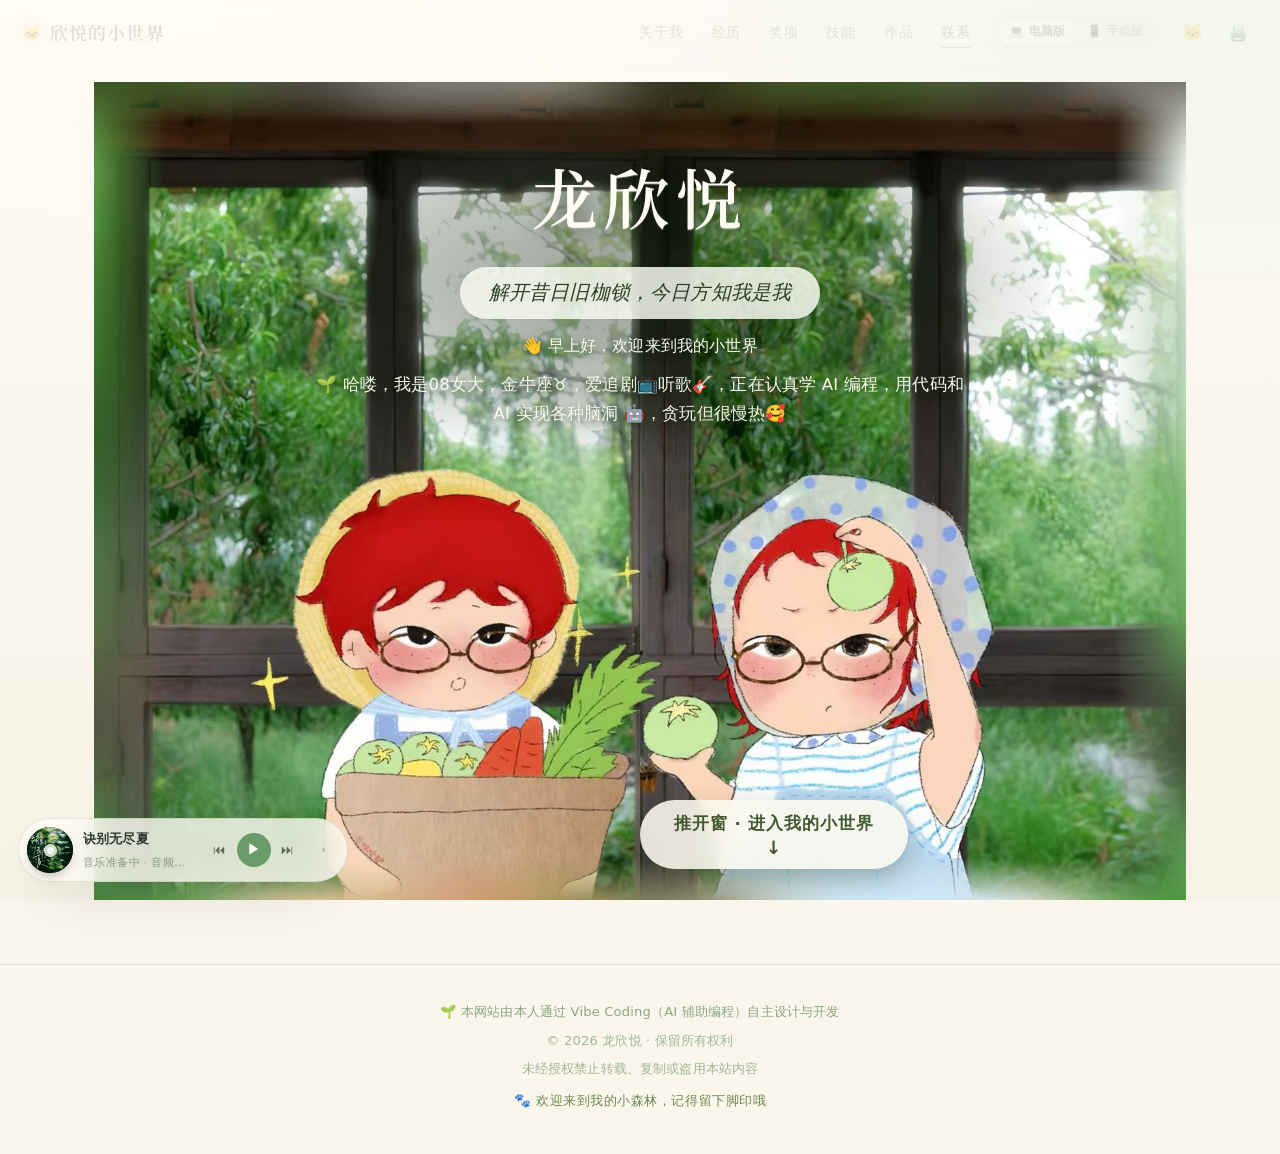
==== index.html @ 1b1872b0 "阶段二：森林加载页 / 迷你黑胶播放器 / 勿扰模式深化 / 访客计数 / 树叶墙留言板" ====
<!DOCTYPE html>
<html lang="zh-CN">
<head>
  <meta charset="UTF-8">
  <meta name="viewport" content="width=device-width, initial-scale=1.0, viewport-fit=cover, user-scalable=yes, maximum-scale=1.5">
  <title>龙欣悦 · 自然生长面试简历</title>
  <link rel="preconnect" href="https://fonts.googleapis.com">
  <link rel="preconnect" href="https://fonts.gstatic.com" crossorigin>
  <link href="https://fonts.googleapis.com/css2?family=Cormorant+Garamond:ital,wght@0,400;0,500;0,600;1,400&family=Noto+Serif+SC:wght@400;500;600;700&family=Quicksand:wght@400;500;600&display=swap" rel="stylesheet">
  <link rel="stylesheet" href="https://cdnjs.cloudflare.com/ajax/libs/font-awesome/6.0.0-beta3/css/all.min.css">
  <link rel="icon" href="data:image/svg+xml,%3Csvg xmlns='http://www.w3.org/2000/svg' viewBox='0 0 100 100'%3E%3Ctext y='.9em' font-size='90'%3E🌿%3C/text%3E%3C/svg%3E">
  <meta name="description" content="龙欣悦 · 自然生长的个人面试简历。08女大，热爱 AI 与创作，记录足迹、作品与成长。">
  <meta name="keywords" content="龙欣悦,个人简历,面试,作品集,AI,学生">
  <meta name="theme-color" content="#7a9f5a">
  <meta property="og:title" content="龙欣悦 · 自然生长面试简历">
  <meta property="og:description" content="记录足迹、作品与成长的个人简历。">
  <meta property="og:type" content="website">
  <style>
    * { margin:0; padding:0; box-sizing:border-box; }
    :root {
      --bg:#f8faf5; --surface:rgba(255,255,250,0.65); --text:#2e3c28; --text-secondary:#5b734b;
      --primary:#7a9f5a; --primary-light:#d4e3c5; --border:rgba(150,180,120,0.22);
      --shadow:0 25px 45px rgba(70,90,50,0.08); --radius:2.5rem; --nav-height:4rem;
      --accent:#e6b422; --track:#e3ead9;
    }
    body.dark {
      --bg:#1e2618; --surface:rgba(30,38,24,0.72); --text:#e6edde; --text-secondary:#b6c6a6;
      --primary:#9fbf8a; --primary-light:#3a4d2c; --border:rgba(180,200,140,0.25);
      --accent:#d4b87a; --track:rgba(230,237,222,0.16);
    }
    body {
      background-color:var(--bg); font-family:'Quicksand','PingFang SC','Microsoft YaHei',sans-serif;
      color:var(--text); line-height:1.7; scroll-behavior:smooth;
      background-image:url('https://images.unsplash.com/photo-1506905925346-21bda4d32df4?q=80&w=2070&auto=format&fit=crop');
      background-size:cover; background-attachment:fixed; background-position:center;
      position:relative; padding-top:var(--nav-height); transition:background-color 0.35s,color 0.35s;
      overflow-x:hidden;
    }
    body::before { content:""; position:fixed; top:0;left:0;right:0;bottom:0; background:rgba(248,252,242,0.82); backdrop-filter:blur(12px); z-index:-1; }
    body.dark::before { background:rgba(24,30,18,0.82); }
    body.dark .hero-motto { background:rgba(40,55,30,0.55); color:#e6edde; }
    @media(prefers-reduced-motion:reduce){*{animation-duration:0s!important;transition-duration:0s!important;}}
    h1,h2,h3 { font-family:'Cormorant Garamond','Noto Serif SC',serif; font-weight:500; }
    .container { max-width:1100px; margin:0 auto; padding:1rem 1.5rem 2rem; }
    .navbar { position:fixed; top:0;left:0;right:0; height:var(--nav-height); background:var(--surface); backdrop-filter:blur(18px); border-bottom:1px solid var(--border); display:flex; align-items:center; justify-content:space-between; padding:0 1.8rem; z-index:100; }
    .nav-brand { font-family:'Cormorant Garamond',serif; font-size:1.4rem; font-weight:600; color:var(--text); }
    .nav-links { display:flex; gap:0.3rem; flex-wrap:wrap; }
    .nav-links a { background:transparent; border:none; color:var(--text-secondary); font-size:0.85rem; padding:0.4rem 0.9rem; border-radius:2rem; cursor:pointer; text-decoration:none; font-weight:500; transition:0.3s; }
    .nav-links a:hover { background:var(--primary-light); color:var(--text); }
    .nav-actions { display:flex; gap:0.5rem; }
    .icon-btn { width:2.4rem; height:2.4rem; border-radius:50%; border:1px solid var(--border); background:var(--surface); cursor:pointer; display:flex; align-items:center; justify-content:center; font-size:1rem; color:var(--text-secondary); transition:0.3s; }
    .icon-btn:hover { background:var(--primary-light); }

    @keyframes softBreath { 0%{text-shadow:0 0 20px rgba(110,145,95,0.15);} 50%{text-shadow:0 0 35px rgba(130,170,110,0.35);} 100%{text-shadow:0 0 20px rgba(110,145,95,0.15);} }
    @keyframes floatGentle { 0%{transform:translateY(0);} 50%{transform:translateY(-6px);} 100%{transform:translateY(0);} }
    @keyframes leafFall { 0%{opacity:1; transform:translateY(0) rotate(0deg);} 100%{opacity:0; transform:translateY(180px) rotate(180deg);} }

    .hero-fullscreen { display:flex; flex-direction:column; justify-content:center; align-items:center; min-height:90vh; text-align:center; animation:softBreath 6s infinite ease-in-out; }
    .hero-title { font-size:5.5rem; font-weight:500; color:var(--text); letter-spacing:5px; animation:floatGentle 4s infinite ease-in-out; }
    .hero-motto { font-size:1.5rem; font-style:italic; color:var(--text-secondary); margin-bottom:1.8rem; background:rgba(245,250,235,0.75); padding:0.5rem 2.5rem; border-radius:3rem; display:inline-block; }
    .explore-btn { background:rgba(210,230,190,0.75); backdrop-filter:blur(12px); border:1px solid var(--primary); padding:1rem 3.2rem; border-radius:4rem; font-size:1.2rem; font-weight:600; color:#1e3514; cursor:pointer; transition:all 0.4s; box-shadow:0 12px 28px rgba(90,120,60,0.25); letter-spacing:2px; margin-top:1rem; display:inline-flex; align-items:center; gap:0.6rem; }
    .explore-btn:hover { background:#c8e0b0; transform:translateY(-3px); }

    .detail-section { display:none; } .detail-section.active { display:block; animation:fadeInUp 0.8s ease forwards; }
    @keyframes fadeInUp { from{opacity:0;transform:translateY(30px);} to{opacity:1;transform:translateY(0);} }
    .card { background:var(--surface); backdrop-filter:blur(20px); border-radius:var(--radius); padding:2.2rem; margin-bottom:2rem; box-shadow:var(--shadow); border:1px solid var(--border); transition:0.4s; }
    .card:hover { box-shadow:0 30px 50px rgba(70,100,50,0.15); }
    h2 { font-size:2.1rem; color:var(--text); margin-bottom:1.4rem; display:flex; align-items:center; gap:0.6rem; border-left:5px solid var(--primary); padding-left:1.8rem; }
    .btn-soft { background:rgba(220,240,200,0.75); border:1px solid #b6d4a0; padding:0.7rem 2rem; border-radius:3rem; font-weight:500; cursor:pointer; color:#1f3317; box-shadow:0 8px 18px rgba(100,130,70,0.2); display:inline-flex; align-items:center; gap:0.5rem; transition:0.3s; text-decoration:none; }
    .btn-soft:hover { background:#c8e0b0; }
    .image-placeholder { background:#eaf2e2; border-radius:1.8rem; overflow:hidden; box-shadow:0 10px 20px rgba(80,100,50,0.15); }
    .image-placeholder img { width:100%; height:100%; object-fit:cover; display:block; }
    .city-row { display:flex; align-items:center; gap:1rem; background:rgba(245,250,240,0.7); border-radius:1.5rem; padding:0.7rem 1.2rem; cursor:pointer; transition:0.25s; margin-bottom:0.6rem; border:1px solid transparent; }
    .city-row:hover { background:#e0efcf; border-color:#b1cf8b; transform:translateX(4px); }
    .city-row img { width:55px; height:55px; border-radius:1rem; object-fit:cover; }
    .scroll-gallery { display:flex; gap:1rem; overflow-x:auto; padding:0.5rem 0; }
    .gallery-img { height:150px; border-radius:1.5rem; box-shadow:0 6px 15px rgba(70,90,40,0.2); flex-shrink:0; }
    .game-container { background:#e9f3df; border-radius:2rem; padding:1.5rem; display:flex; flex-direction:column; align-items:center; }

    canvas { border-radius:1.2rem; box-shadow:0 12px 25px rgba(70,90,40,0.25); max-width:100%; }
    .msg-input { flex:1 1 150px; padding:0.8rem 1.4rem; border-radius:2.5rem; border:1px solid #c2d9ad; background:#fefefb; font-family:'Quicksand',sans-serif; }

    .city-modal-overlay { display:none; position:fixed; top:0;left:0;width:100%;height:100%; background:rgba(30,40,20,0.55); backdrop-filter:blur(10px); z-index:1000; justify-content:center; align-items:center; }
    .city-modal-overlay.active { display:flex; }
    .city-modal-box { background:#f6fbf0; border-radius:2.5rem; padding:2.2rem 2rem 1.8rem; max-width:620px; width:90%; max-height:85vh; overflow-y:auto; position:relative; border:3px solid #b1cf8b; box-shadow:0 0 30px rgba(120,160,80,0.35),0 20px 50px rgba(50,70,30,0.25); }
    .city-modal-close { position:absolute; top:1rem; right:1.5rem; font-size:1.6rem; cursor:pointer; color:#5b734b; background:rgba(220,235,200,0.6); border-radius:50%; width:38px; height:38px; display:flex; align-items:center; justify-content:center; }
    .city-modal-title { font-size:1.8rem; color:#314829; margin-bottom:0.3rem; text-align:center; }
    .city-modal-gallery { display:grid; grid-template-columns:repeat(auto-fill,minmax(120px,1fr)); gap:0.8rem; padding:0.5rem 0 1rem; }
    .city-modal-gallery img { width:100%; height:130px; object-fit:cover; border-radius:1.2rem; box-shadow:0 8px 20px rgba(70,90,40,0.2); border:2px solid rgba(160,190,120,0.4); }
    /* 城市弹窗动画 */
    @keyframes modalIn { 0%{opacity:0;transform:translateY(28px) scale(0.94);} 100%{opacity:1;transform:translateY(0) scale(1);} }
    .city-modal-box.modal-in { animation:modalIn 0.5s cubic-bezier(0.2,0.9,0.4,1) both; }
    @keyframes fadeUp { 0%{opacity:0;transform:translateY(14px);} 100%{opacity:1;transform:translateY(0);} }
    .city-modal-desc { font-size:1rem; color:#5b734b; font-style:italic; margin:0.4rem 0 1.1rem; line-height:1.75; animation:fadeUp 0.6s ease both; animation-delay:0.12s; }
    .city-modal-gallery img { animation:fadeUp 0.5s ease both; }
    .city-modal-gallery img:nth-child(1){animation-delay:0.18s}
    .city-modal-gallery img:nth-child(2){animation-delay:0.26s}
    .city-modal-gallery img:nth-child(3){animation-delay:0.34s}
    .city-modal-gallery img:nth-child(4){animation-delay:0.42s}
    .city-modal-gallery img:nth-child(5){animation-delay:0.5s}
    .city-modal-gallery img:nth-child(6){animation-delay:0.58s}
    /* 技能卡 */
    .skill-cell { background:rgba(235,245,220,0.7); border-radius:1.2rem; padding:0.9rem 1.1rem; transition:transform 0.25s, box-shadow 0.25s; }
    .skill-cell:hover { transform:translateY(-3px); box-shadow:0 10px 22px rgba(90,120,50,0.2); }

    .plant-card { text-align:center; cursor:pointer; transition:0.3s; background:rgba(235,245,220,0.8); }
    .plant-card:hover { background:#d6e9c0; transform:scale(1.02); }
    .plant-card .plant-icon { font-size:3.5rem; margin-bottom:0.5rem; }
    .plant-card .plant-count { font-size:1.5rem; font-weight:700; color:#2b4122; }

    .back-top { position:fixed; bottom:2rem; right:2rem; background:#c0dba3; border-radius:3rem; min-width:46px; height:46px; padding:0 1.05rem; display:flex; align-items:center; justify-content:center; gap:.4rem; cursor:pointer; box-shadow:0 8px 20px rgba(80,110,50,0.3); z-index:98; border:none; font-size:1.05rem; font-weight:600; color:#1f3317; transition:transform .25s, background .25s; }
    .back-top:hover { background:#b2d494; transform:translateY(-2px); }
    .back-top .bt-txt { font-size:.85rem; font-weight:600; }


    .song-cover-img { width:100%; aspect-ratio:1/1; object-fit:cover; border-radius:1.5rem; box-shadow:0 8px 18px rgba(80,110,50,0.2); border:2px solid rgba(150,180,120,0.35); transition:0.3s; }
    .song-cover-img:hover { border-color:#9fbf8a; transform:translateY(-3px); box-shadow:0 12px 25px rgba(80,110,50,0.3); }
    .song-grid { display:grid; grid-template-columns:repeat(auto-fill,minmax(150px,1fr)); gap:1.5rem; margin-top:1.2rem; }
    .song-item { text-align:center; }
    .song-title { font-weight:600; color:#3a5431; font-size:1rem; margin-top:0.4rem; }

    @media(max-width:700px){ .hero-title{font-size:3.2rem;} }
    @media print{
      body{background:#fff;padding-top:0;color:#000;}
      body::before{display:none;}
      .navbar,.back-top,.plant-card,.game-container,.city-modal-overlay,.nav-toggle,.time-greeting,.qr-box,.local-note,.btn-soft,.explore-btn{display:none!important;}
      .detail-section{display:block!important;}
      .hero-fullscreen{display:none;}
      .card{box-shadow:none;border:1px solid #ccc;break-inside:avoid;background:#fff;page-break-inside:avoid;}
      .container{max-width:100%;}
    }
    /* ---------- 通用灯箱（桌面 / 手机） ---------- */
    .m-lightbox { display: block; position: fixed; inset: 0; z-index: 150;
      background: rgba(18,26,12,.86); backdrop-filter: blur(8px);
      visibility: hidden; opacity: 0; pointer-events: none; transition: opacity .26s ease, visibility .26s; }
    .m-lightbox.open { visibility: visible; opacity: 1; pointer-events: auto; }
    .m-lightbox img { position: absolute; left: 50%; top: 50%; transform: translate(-50%,-50%) scale(.96);
      max-width: 92vw; max-height: 82vh; border-radius: 1rem; box-shadow: 0 24px 60px rgba(0,0,0,.5);
      background: #fff; transition: transform .3s cubic-bezier(.22,1,.36,1); }
    .m-lightbox.open img { transform: translate(-50%,-50%) scale(1); }
    .m-lightbox .ml-cap { position: absolute; left: 0; right: 0; bottom: 2.2rem; text-align: center;
      color: #eef6e2; font-size: .85rem; padding: 0 1.4rem; }
    .m-lightbox .ml-close { position: absolute; top: 1rem; right: 1rem; width: 44px; height: 44px;
      border-radius: 50%; border: 1px solid rgba(255,255,255,.3); background: rgba(255,255,255,.14);
      color: #fff; font-size: 1.1rem; cursor: pointer; }
    /* 阅读进度条 */
    #readProgress { position:fixed; top:var(--nav-height); left:0; height:3px; width:0%; background:linear-gradient(90deg,var(--primary),var(--accent)); z-index:101; transition:width 0.1s; }
    /* 时段问候 */
    .time-greeting { font-size:1.1rem; color:var(--text-secondary); margin-bottom:0.6rem; }
    /* 汉堡菜单 */
    .nav-toggle { display:none; background:transparent; border:none; font-size:1.4rem; cursor:pointer; color:var(--text-secondary); }
    @media(max-width:830px){ .nav-toggle{ display:block; } .nav-links{ display:none; position:absolute; top:var(--nav-height); left:0; right:0; flex-direction:column; gap:0.2rem; background:var(--surface); backdrop-filter:blur(18px); padding:1rem; border-bottom:1px solid var(--border); } .nav-links.open{ display:flex; } }
    /* 微信/二维码 */
    .qr-box { width:140px; height:140px; border-radius:1rem; background:#fff; display:flex; align-items:center; justify-content:center; border:1px solid rgba(150,180,120,0.35); box-shadow:0 6px 16px rgba(0,0,0,0.08); overflow:hidden; }
    .local-note { font-size:0.82rem; color:var(--text-secondary); font-style:italic; margin-top:0.8rem; }

    /* ===== 桌面大屏视觉优化（≥1100px） ===== */
    @media(min-width:1100px){
      .container{ max-width:1180px; padding:1.5rem 2.5rem 3rem; }
      .hero-title{ font-size:6.4rem; letter-spacing:8px; }
      .hero-motto{ font-size:1.7rem; padding:0.6rem 3rem; }
      .hero-fullscreen p[style]{ font-size:1.35rem; max-width:640px; margin-left:auto; margin-right:auto; line-height:1.85; }
      .card{ padding:3rem; margin-bottom:2.6rem; border-radius:2.8rem; }
      .card h2{ font-size:2.4rem; margin-bottom:1.8rem; padding-left:2rem; }
      #aboutFootprint > div{ align-items:flex-start; }
      #aboutFootprint .image-placeholder{ width:240px; height:240px; border-radius:2rem; border:4px solid #fff; box-shadow:0 16px 35px rgba(80,100,50,0.22); }
      .city-row{ padding:0.95rem 1.5rem; }
      #contact .qr-box{ width:130px; height:130px; font-size:0.8rem; }
      .project-card{ border:1px solid var(--border); box-shadow:0 14px 32px rgba(70,100,50,0.1); transition:transform .35s,box-shadow .35s; }
      .project-card:hover{ transform:translateY(-4px); box-shadow:0 22px 44px rgba(70,100,50,0.16); }
      .project-card img{ border:3px solid #fff; border-radius:1.6rem; }
      #skillsSection > div[style]{ gap:1.6rem 2.6rem; }
    }
    /* ===== 双版本查看切换：电脑版 / 手机版（右上角按钮） ===== */
    .view-pill{ display:inline-flex; align-items:center; gap:2px; background:var(--surface); border:1px solid var(--border); border-radius:2.2rem; padding:3px; margin-right:0.35rem; box-shadow:0 4px 12px rgba(70,90,50,0.08); }
    .view-btn{ display:inline-flex; align-items:center; gap:0.35rem; border:none; background:transparent; color:var(--text-secondary); font-family:inherit; font-size:0.8rem; font-weight:600; line-height:1; padding:0.5rem 0.85rem; border-radius:2rem; cursor:pointer; transition:0.25s; white-space:nowrap; }
    .view-btn:hover{ background:var(--primary-light); color:var(--text); }
    .view-btn.active{ background:linear-gradient(135deg,#7a9f5a,#98b97a); color:#fff; box-shadow:0 4px 10px rgba(122,159,90,0.35); }
    @media(max-width:700px){ .view-btn{ padding:0.45rem 0.55rem; } .view-btn span{ display:none; } .view-pill{ margin-right:0.2rem; } }

    /* 手机版查看：无论屏幕多宽，都按手机布局渲染（窄栏 + 汉堡菜单） */
    html.view-phone body{ background-attachment:scroll; }
    html.view-phone .container{ max-width:440px; padding:0.8rem 0.75rem 2rem; }
    html.view-phone .navbar{ padding:0 0.7rem; }
    html.view-phone .card{ padding:1.45rem 1.1rem; border-radius:1.9rem; margin-bottom:1.5rem; }
    html.view-phone .card h2{ font-size:1.5rem; padding-left:1rem; margin-bottom:1rem; }
    html.view-phone .hero-fullscreen{ min-height:86vh; }
    html.view-phone .hero-title{ font-size:3.4rem; letter-spacing:4px; }
    html.view-phone .hero-motto{ font-size:1.12rem; padding:0.45rem 1.5rem; margin-bottom:1.3rem; }
    html.view-phone .explore-btn{ padding:0.9rem 2.2rem; font-size:1.06rem; }
    html.view-phone .nav-toggle{ display:block; }
    html.view-phone .nav-links{ display:none; position:absolute; top:var(--nav-height); left:0; right:0; flex-direction:column; gap:0.15rem; background:var(--surface); backdrop-filter:blur(18px); padding:0.7rem 1rem; border-bottom:1px solid var(--border); }
    html.view-phone .nav-links.open{ display:flex; }
    html.view-phone .city-modal-box{ max-width:100%; padding:1.6rem 1.1rem 1.3rem; }
    html.view-phone #aboutFootprint > div[style]{ gap:1.2rem; }
    html.view-phone .song-grid{ grid-template-columns:repeat(auto-fill,minmax(115px,1fr)); gap:1.1rem; }
    html.view-phone .game-container{ padding:1rem; }
    html.view-phone .back-top{ bottom:1.2rem; right:1.1rem; width:42px; height:42px; }

    /* ===== 手机版「一张一张翻」分屏模式（点下一张才进下一屏） ===== */
    html.view-phone.phone-pager .hero-fullscreen{ display:none; }
    html.view-phone.phone-pager .detail-section.active .card{ display:none; }
    html.view-phone.phone-pager .detail-section.active .card.phone-page{ display:block; animation:fadeInUp 0.45s ease forwards; }
    html.view-phone.phone-pager .back-top{ display:none; }
    html.view-phone.phone-pager .container{ padding-bottom:7rem; }
    #phonePager{ position:fixed; left:50%; bottom:10px; transform:translateX(-50%); width:min(calc(100% - 24px),440px); z-index:220; display:flex; align-items:center; justify-content:space-between; gap:0.5rem; background:var(--surface); backdrop-filter:blur(18px); border:1px solid var(--border); border-radius:2.4rem; padding:0.5rem 0.6rem; box-shadow:0 14px 30px rgba(60,80,40,0.25); }
    #phonePager button{ border:none; cursor:pointer; font-family:inherit; font-weight:600; border-radius:2rem; padding:0.6rem 1.1rem; font-size:0.9rem; transition:0.25s; white-space:nowrap; }
    #pagerPrev{ background:transparent; color:var(--text-secondary); border:1px solid var(--border); }
    #pagerPrev:disabled{ opacity:0.35; cursor:default; }
    #pagerNext{ background:linear-gradient(135deg,#7a9f5a,#98b97a); color:#fff; box-shadow:0 6px 14px rgba(122,159,90,0.35); }
    #pagerNext:disabled{ opacity:0.45; cursor:default; box-shadow:none; }
    #pagerInfo{ font-size:0.76rem; color:var(--text-secondary); text-align:center; line-height:1.35; }
    #pagerInfo strong{ color:var(--text); font-weight:600; }
    @media print{ #phonePager{ display:none; } html.view-phone.phone-pager .detail-section .card{ display:block!important; } html.view-phone.phone-pager .hero-fullscreen{ display:flex; } }

    /* 手机版：保留窄栏，宽屏预览时两侧加绿色系柔光装饰（真机上不显示，不影响阅读） */
    @media(min-width:900px){
      html.view-phone body::after{ content:""; position:fixed; inset:0; z-index:-1; pointer-events:none;
        background:
          radial-gradient(560px 480px at 6% 26%, rgba(150,195,105,0.22), transparent 64%),
          radial-gradient(720px 540px at 96% 20%, rgba(205,228,168,0.32), transparent 64%),
          radial-gradient(540px 580px at 93% 84%, rgba(170,210,130,0.22), transparent 62%),
          radial-gradient(480px 420px at 4% 78%, rgba(190,215,150,0.18), transparent 60%);
      }
    }
    /* 手机版：压小每屏下方的空白 */
    html.view-phone.phone-pager .container{ padding-bottom:4.6rem; }
    /* 技能与爱好：项目卡片自动横向翻滚（无缝跑马灯，支持手动拖拽/按钮翻页） */
    .skill-marquee-wrap{ position:relative; margin-top:2rem; }
    .skill-marquee{ overflow:hidden; position:relative;
      -webkit-mask-image:linear-gradient(90deg,transparent,#000 6%,#000 94%,transparent);
      mask-image:linear-gradient(90deg,transparent,#000 6%,#000 94%,transparent);
    }
    .skill-marquee-track{ display:flex; gap:1.2rem; width:max-content; padding:0.4rem 0.2rem 1rem; will-change:transform; cursor:grab; touch-action:pan-y; }
    .skill-marquee-track.dragging{ cursor:grabbing; }
    .skill-marquee-track .project-card{ user-select:none; -webkit-user-select:none; }
    .skill-marquee-track.is-animating{ transition:transform .45s cubic-bezier(.22,.61,.36,1); }
    .sm-btn{ position:absolute; top:46%; transform:translateY(-50%); width:40px; height:40px; border:none; border-radius:50%; background:rgba(255,255,255,.88); color:#4a6b2f; font-size:1.5rem; line-height:1; cursor:pointer; box-shadow:0 4px 12px rgba(0,0,0,.18); display:flex; align-items:center; justify-content:center; z-index:5; transition:background .2s, transform .15s; }
    .sm-btn:hover{ background:#fff; }
    .sm-btn:active{ transform:translateY(-50%) scale(.9); }
    .sm-prev{ left:6px; }
    .sm-next{ right:6px; }
    @media (prefers-reduced-motion:reduce){ .skill-marquee-track.is-animating{ transition:none; } }

    /* ================= 首屏封面：木窗版 A / 森林版 B ================= */
    #homeScreen.cover-stage{ position:relative; display:block; height:100vh; min-height:100vh; padding:0; overflow:hidden; text-align:left; animation:none; }
    .cover{ position:absolute; inset:0; overflow:hidden; }
    #coverA{ z-index:1; }
    #coverB{ z-index:2; visibility:hidden; opacity:0; pointer-events:none; transition:opacity .45s ease; }
    .cover-stage.state-b #coverB{ visibility:visible; opacity:1; pointer-events:auto; }
    .cover-stage.state-b #coverA{ visibility:hidden; }
    .cover-zoom{ position:absolute; inset:0; z-index:2; transform-origin:50% 50%; }
    .cover-fill{ position:absolute; inset:-8%; background-repeat:no-repeat; background-size:cover; background-position:center;
      filter:blur(44px) saturate(1.18) brightness(1.03); transform:scale(1.14); }
    .cover-photo{ position:absolute; background-repeat:no-repeat; background-size:100% 100%; }
    .ripple-canvas{ position:absolute; inset:0; width:100%; height:100%; pointer-events:none; }
    .cover-stage.no-webgl .ripple-canvas{ display:none; }

    /* ---------- 封面A 文字 ---------- */
    .cover-a-text{ position:absolute; left:0; right:0; top:6.5%; z-index:6; display:flex; flex-direction:column; align-items:center;
      gap:.7rem; text-align:center; padding:0 1.2rem; transition:opacity .35s ease, transform .45s ease; }
    .cover-a-text::before{ content:''; position:absolute; left:50%; top:-26px; transform:translateX(-50%);
      width:min(820px,94vw); height:calc(100% + 56px); border-radius:50%; z-index:-1;
      background:radial-gradient(ellipse at center, rgba(24,38,16,.46) 0%, rgba(24,38,16,.24) 48%, rgba(24,38,16,0) 74%); }
    .cover-a-text .hero-title{ font-size:4.1rem; letter-spacing:6px; margin:0; color:#fffdf3; animation:none;
      text-shadow:0 4px 20px rgba(18,30,10,.6), 0 1px 0 rgba(255,255,255,.35); }
    .cover-a-text .hero-motto{ font-size:1.24rem; padding:.48rem 1.8rem; margin:0; font-style:italic; color:#2c3f21;
      background:rgba(250,252,242,.84); border-radius:3rem; }
    .cover-a-text .time-greeting{ margin:0; font-size:1rem; color:#f7fcec; text-shadow:0 2px 10px rgba(18,30,10,.65); }
    .cover-a-welcome{ margin:0; max-width:660px; font-size:1.04rem; line-height:1.7; color:#f5fbe9;
      text-shadow:0 2px 10px rgba(18,30,10,.65); }

    /* ---------- 封面A 入口提示 ---------- */
    .cover-hint{ position:absolute; left:50%; bottom:3.8%; z-index:6; display:inline-flex; flex-direction:column; align-items:center; gap:.3rem;
      border:none; cursor:pointer; background:rgba(252,250,240,.88); color:#43592f; padding:.8rem 2.1rem .7rem; border-radius:3rem;
      font-size:1.04rem; font-weight:600; letter-spacing:1px; font-family:inherit; box-shadow:0 10px 26px rgba(40,60,25,.3);
      backdrop-filter:blur(8px); animation:hintBreath 3.4s ease-in-out infinite; transition:opacity .3s ease, background .3s ease; }
    .cover-hint:hover{ background:#fff; }
    .cover-hint .hint-arrow{ font-size:1.15rem; line-height:1; }
    @keyframes hintBreath{ 0%,100%{ opacity:.7; transform:translateX(-50%) translateY(0); } 50%{ opacity:1; transform:translateX(-50%) translateY(-6px); } }

    /* ---------- 封面B 元素 ---------- */
    .cover-b-title{ position:absolute; left:50%; top:4.6%; transform:translateX(-50%); z-index:6; margin:0; padding:.5rem 1.7rem;
      border-radius:3rem; background:rgba(255,253,246,.74); color:#3f5c33; font-size:1.02rem; font-weight:600; letter-spacing:1px;
      backdrop-filter:blur(8px); box-shadow:0 8px 22px rgba(90,120,80,.18); }
    .cover-b-hint2{ position:absolute; left:50%; bottom:3%; transform:translateX(-50%); z-index:6; font-size:.82rem; letter-spacing:1px;
      color:#f4fae9; text-shadow:0 2px 9px rgba(40,60,30,.55); opacity:.9; }
    .back-cover{ position:absolute; left:1.5%; top:4.6%; z-index:7; display:flex; align-items:center; gap:.45rem; border:none; cursor:pointer;
      background:rgba(255,253,246,.82); color:#3f5c33; padding:.5rem .95rem; border-radius:2.2rem; font-size:.98rem; font-family:inherit;
      box-shadow:0 8px 20px rgba(90,120,80,.2); backdrop-filter:blur(8px); }
    .back-cover .bc-icon{ font-size:1.2rem; }
    .back-cover .bc-bubble{ max-width:0; overflow:hidden; white-space:nowrap; opacity:0; transition:max-width .35s ease, opacity .3s ease; }
    .back-cover:hover .bc-bubble{ max-width:130px; opacity:1; }
    .hotspot-layer{ position:absolute; inset:0; z-index:8; }
    .hotspot{ position:absolute; border-radius:50%; cursor:pointer; -webkit-tap-highlight-color:transparent; }
    .hs-ring{ position:absolute; inset:0; border-radius:50%; pointer-events:none; border:2px solid rgba(255,255,255,.92);
      background:radial-gradient(circle, rgba(255,255,255,.14) 0%, rgba(246,252,230,.08) 54%, rgba(255,255,255,0) 78%);
      transition:transform .3s cubic-bezier(.34,1.45,.64,1), filter .3s ease; }
    .hs-ring::after{ content:''; position:absolute; inset:-2px; border-radius:50%; pointer-events:none;
      box-shadow:0 0 0 3px rgba(122,164,92,.18), 0 0 24px rgba(108,156,78,.6), 0 4px 16px rgba(70,110,50,.22), inset 0 0 22px rgba(255,255,255,.55);
      animation:hsBreath 3.8s ease-in-out infinite; }
    .hotspot:hover .hs-ring{ transform:translateY(-5px) scale(1.14); filter:brightness(1.16); }
    @keyframes hsBreath{ 0%,100%{ opacity:.74; transform:scale(.96); } 50%{ opacity:1; transform:scale(1.05); } }
    .hs-bubble{ position:absolute; left:50%; bottom:calc(100% + 4px); transform:translate(-50%,8px); white-space:nowrap; opacity:0;
      background:rgba(255,252,244,.95); color:#3d5a2f; font-size:.85rem; font-weight:600; padding:.34rem .95rem; border-radius:2rem;
      box-shadow:0 6px 18px rgba(70,95,60,.24); transition:opacity .25s ease, transform .32s cubic-bezier(.34,1.56,.64,1); pointer-events:none; }
    .hotspot:hover .hs-bubble{ opacity:1; transform:translate(-50%,0); }
    .hs-tag{ position:absolute; left:50%; top:calc(100% + 6px); transform:translateX(-50%); white-space:nowrap; opacity:0; font-size:.74rem;
      color:#3f5c33; background:rgba(255,253,246,.88); padding:.12rem .5rem; border-radius:1rem; pointer-events:none; }
    @media (hover:none),(max-width:1100px){ .hs-tag{ opacity:1; } }

    /* ---------- ?calibrate=1 校准模式：虚线圆环 + 动物名 + 坐标% ---------- */
    .hotspot.is-calibrate .hs-ring{
      border:2px dashed rgba(255,80,80,.95);
      background:radial-gradient(circle, rgba(255,80,80,.10) 0%, rgba(255,80,80,.05) 54%, rgba(255,80,80,0) 78%);
      animation:none; opacity:1;
    }
    .hotspot.is-calibrate .hs-ring::after{ animation:none; opacity:.6; box-shadow:0 0 0 2px rgba(255,80,80,.35); }
    .hotspot.is-calibrate .hs-dbg{
      position:absolute; left:50%; top:calc(100% + 4px); transform:translateX(-50%);
      white-space:nowrap; font-family:ui-monospace,Consolas,monospace; font-size:.66rem; font-weight:700;
      color:#fff; background:rgba(200,30,30,.92); padding:.14rem .42rem; border-radius:.3rem;
      pointer-events:none; z-index:10; letter-spacing:0;
    }

    /* ---------- 进入封面B 的入场动画 ---------- */
    .cover-stage.state-b .hotspot{ animation:hsIn .6s cubic-bezier(.22,1,.36,1) both; }
    .cover-stage.state-b .back-cover{ animation:uiIn .5s cubic-bezier(.22,1,.36,1) .18s both; }
    .cover-stage.state-b .cover-b-title{ animation:uiInCenter .6s cubic-bezier(.22,1,.36,1) .16s both; }
    .cover-stage.state-b .cover-b-hint2{ animation:uiInCenter .6s cubic-bezier(.22,1,.36,1) .3s both; }
    @keyframes hsIn{ from{ opacity:0; transform:translateY(14px) scale(.88); } to{ opacity:1; transform:none; } }
    @keyframes uiIn{ from{ opacity:0; transform:translateY(-8px); } to{ opacity:1; transform:none; } }
    @keyframes uiInCenter{ from{ opacity:0; transform:translateX(-50%) translateY(-8px); } to{ opacity:1; transform:translateX(-50%); } }

    /* ---------- 转场：绿色涌入 / 窗扇 / 镜头推移 ---------- */
    .window-green{ position:absolute; inset:0; z-index:3; pointer-events:none; opacity:0;
      background:radial-gradient(120% 90% at 50% 46%, #e2f1c4 0%, #aacf88 32%, #6f9d5c 62%, #3c6739 100%); }
    .window-flood{ position:absolute; inset:0; z-index:4; pointer-events:none; opacity:0;
      background:radial-gradient(130% 100% at 50% 52%, rgba(255,255,255,.55) 0%, rgba(214,236,178,.88) 28%, rgba(126,168,102,.96) 60%, rgba(56,90,52,1) 100%); }
    .shutter-layer{ position:absolute; inset:0; z-index:5; pointer-events:none; transform-origin:50% 50%; }
    .shutter{ position:absolute; opacity:0; background-repeat:no-repeat; background-size:100% 100%; will-change:transform; }
    .sh-l{ clip-path:inset(0 50% 0 0); }
    .sh-r{ clip-path:inset(0 0 0 50%); }
    .cover-stage.state-b .sh-l{ transform:translateX(-103%); }
    .cover-stage.state-b .sh-r{ transform:translateX(103%); }
    .cover-stage.to-forest .cover-zoom,
    .cover-stage.to-forest .shutter-layer{ transform:scale(1.15); transition:transform .68s cubic-bezier(.22,1,.36,1); }
    .cover-stage.to-forest .shutter{ opacity:1; transition:opacity .1s linear; }
    .cover-stage.to-forest .sh-l{ transform:translateX(-103%); transition:transform .72s cubic-bezier(.22,1,.36,1) .08s; }
    .cover-stage.to-forest .sh-r{ transform:translateX(103%); transition:transform .72s cubic-bezier(.22,1,.36,1) .08s; }
    .cover-stage.to-forest .window-green{ opacity:1; transition:opacity .2s linear .04s; }
    .cover-stage.to-forest .window-flood{ animation:floodIn 1.3s linear both; }
    .cover-stage.to-forest .cover-a-text,
    .cover-stage.to-forest .cover-hint{ opacity:0; pointer-events:none; }
    @keyframes floodIn{ 0%{opacity:0} 34%{opacity:0} 44%{opacity:1} 62%{opacity:1} 82%{opacity:0} 100%{opacity:0} }

    .cover-stage.to-window .cover-zoom,
    .cover-stage.to-window .shutter-layer{ transform:scale(1); transition:transform .64s cubic-bezier(.22,1,.36,1) .42s; }
    .cover-stage.to-window .shutter{ opacity:1; }
    .cover-stage.to-window .sh-l{ transform:translateX(0); transition:transform .64s cubic-bezier(.22,1,.36,1) .38s; }
    .cover-stage.to-window .sh-r{ transform:translateX(0); transition:transform .64s cubic-bezier(.22,1,.36,1) .38s; }
    .cover-stage.to-window .window-green{ opacity:0; transition:opacity .24s linear 1s; }
    .cover-stage.to-window .window-flood{ animation:floodOut 1.3s linear both; }
    .cover-stage.to-window .cover-a-text{ opacity:0; }
    .cover-stage.to-window .hotspot{ opacity:0; transform:translateY(10px); transition:opacity .32s cubic-bezier(.22,1,.36,1), transform .32s cubic-bezier(.22,1,.36,1); animation:none; }
    .cover-stage.to-window .cover-b-title,
    .cover-stage.to-window .cover-b-hint2,
    .cover-stage.to-window .back-cover{ opacity:0; transition:opacity .3s ease; animation:none; }
    @keyframes floodOut{ 0%{opacity:0} 22%{opacity:0} 34%{opacity:1} 54%{opacity:1} 76%{opacity:0} 100%{opacity:0} }

    .cover-stage.to-forest, .cover-stage.to-window{ pointer-events:none; }

    /* ---------- 降级：0.4s 水彩晕染淡入淡出 ---------- */
    .cover-stage.degraded .shutter-layer{ display:none; }
    .cover-stage.degraded .cover-zoom{ transform:none!important; }
    .cover-stage.degraded .hotspot,
    .cover-stage.degraded .cover-b-title,
    .cover-stage.degraded .cover-b-hint2,
    .cover-stage.degraded .back-cover{ animation-duration:.4s!important; animation-delay:0s!important; }
    .cover-stage.degraded .window-flood{ animation-duration:.4s!important; }
    @media (prefers-reduced-motion:reduce){
      .cover-hint{ animation:none; }
      .hs-ring{ animation:none; opacity:.8; }
    }
    
    /* ---------- 封面照片与模糊底图柔和衔接（桌面端也是一整幅的感觉） ---------- */
    .cover-photo{
      -webkit-mask-image:linear-gradient(90deg, rgba(0,0,0,0) 0%, #000 6.5%, #000 93.5%, rgba(0,0,0,0) 100%),
                          linear-gradient(180deg, rgba(0,0,0,0) 0%, #000 5%, #000 95%, rgba(0,0,0,0) 100%);
      -webkit-mask-composite:source-in; mask-composite:intersect;
      mask-image:linear-gradient(90deg, rgba(0,0,0,0) 0%, #000 6.5%, #000 93.5%, rgba(0,0,0,0) 100%),
                 linear-gradient(180deg, rgba(0,0,0,0) 0%, #000 5%, #000 95%, rgba(0,0,0,0) 100%);
    }

    /* ================= 手机端封面适配 ================= */
    @media (max-width:760px){
      /* 文字：压缩高度，给图片让出空间 */
      .cover-a-text{ top:4.2%; gap:.42rem; padding:0 1rem; }
      .cover-a-text::before{ top:-18px; width:130vw; height:calc(100% + 40px);
        background:radial-gradient(ellipse at center, rgba(22,36,14,.44) 0%, rgba(22,36,14,.22) 52%, rgba(22,36,14,0) 78%); }
      .cover-a-text .hero-title{ font-size:2.45rem; letter-spacing:3px; }
      .cover-a-text .hero-motto{ font-size:.9rem; padding:.34rem 1.1rem; }
      .cover-a-text .time-greeting{ font-size:.83rem; }
      .cover-a-welcome{ font-size:.83rem; line-height:1.62; max-width:93vw; }

      /* 入口按钮：单行、贴底，不再压住照片 */
      .cover-hint{ flex-direction:row; align-items:center; gap:.38rem; bottom:3.2%;
        font-size:.88rem; padding:.55rem 1.2rem; white-space:nowrap; }
      .cover-hint .hint-arrow{ font-size:1rem; }

      /* 模糊底图：降饱和、加柔光，不再是一团红绿糊 */
      .cover-fill{ filter:blur(58px) saturate(.78) brightness(1.1); transform:scale(1.5); }
      .cover-fill::after{ content:''; position:absolute; inset:0;
        background:linear-gradient(180deg, rgba(240,248,230,.46) 0%, rgba(234,245,220,.28) 44%,
                                           rgba(208,230,188,.26) 74%, rgba(78,104,58,.2) 100%); }

      /* 封面B 手机端 */
      .cover-b-title{ font-size:.85rem; padding:.4rem 1rem; top:3.6%; max-width:60vw; }
      .back-cover{ top:3.6%; font-size:.83rem; padding:.4rem .78rem; }
      .cover-b-hint2{ font-size:.75rem; bottom:2.4%; }
    }

    
    /* 首屏加载提示 */
    #bootLoading{ position:fixed; inset:0; z-index:99999; display:flex; flex-direction:column;
      align-items:center; justify-content:center; gap:1rem; background:#f2f7e9; color:#4a6b34;
      font-family:inherit; transition:opacity .4s ease; }
    #bootLoading .bl-spin{ width:38px; height:38px; border-radius:50%; border:3px solid rgba(122,164,92,.28);
      border-top-color:#6f9b4e; animation:blSpin .9s linear infinite; }
    #bootLoading p{ margin:0; font-size:.95rem; letter-spacing:1px; }
    #bootLoading.bl-done{ opacity:0; pointer-events:none; }
    @keyframes blSpin{ to{ transform:rotate(360deg); } }

    @media print{ .cover-stage{ display:none!important; } }

  
/* ============================================================
   移动端（≤768px）触屏重设计层
   —— 仅在窄屏生效，电脑版样式完全不受影响
   ============================================================ */

/* ---------- 新增组件默认隐藏（电脑版不出现） ---------- */
.m-tabbar, .m-drawer, .m-player, .m-player-sheet, .m-dir { display: none; }

@media (max-width: 768px) {
  /* ========== 0. 基础与性能 ========== */
  :root { --nav-height: 52px; --m-tab: 58px; --m-mp: 0px; }

  html { -webkit-text-size-adjust: 100%; }

  body {
    padding-top: calc(var(--nav-height) + env(safe-area-inset-top, 0px));
    padding-bottom: calc(var(--m-tab) + env(safe-area-inset-bottom, 0px) + 12px);
    background-attachment: scroll;
    overflow-x: hidden;
  }

  .container {
    max-width: 100%;
    padding: .6rem max(.9rem, env(safe-area-inset-left)) 1.4rem max(.9rem, env(safe-area-inset-right));
  }

  /* 任何图片不撑破容器 */
  #top img, .card img { max-width: 100%; }

  /* 可点元素热区 ≥44px */
  .btn-soft, .sm-btn, .icon-btn, .nav-toggle { min-height: 44px; }
  .btn-soft { padding: .62rem 1.15rem; font-size: .9rem; }

  /* 统一入场：淡入 + 轻微上移（.m-reveal 由 JS 挂载，失败则自动显示） */
  .card.m-reveal { opacity: 0; transform: translateY(14px); }
  .card.m-reveal.m-in {
    opacity: 1; transform: none;
    transition: opacity .62s cubic-bezier(.22, 1, .36, 1), transform .62s cubic-bezier(.22, 1, .36, 1);
  }

  /* ========== 1. 顶部导航（只留品牌 + 主题键） ========== */
  .navbar {
    height: calc(var(--nav-height) + env(safe-area-inset-top, 0px));
    min-height: 0;
    padding: env(safe-area-inset-top, 0px) max(.7rem, env(safe-area-inset-left)) 0 max(.7rem, env(safe-area-inset-right));
    backdrop-filter: blur(16px) saturate(1.15);
  }
  .navbar .nav-links,
  .navbar .nav-toggle,
  .navbar .view-pill,
  .navbar #printBtn { display: none !important; }
  .nav-brand { font-size: 1.06rem; letter-spacing: .04em; }
  .nav-actions { gap: .4rem; }
  #themeToggle { width: 2.5rem; height: 2.5rem; font-size: 1rem; }
  #readProgress { top: calc(var(--nav-height) + env(safe-area-inset-top, 0px)); }

  /* ========== 2. 底部毛玻璃 Tab 栏 ========== */
  .m-tabbar {
    display: flex;
    align-items: stretch;
    gap: 2px;
    position: fixed;
    left: 0; right: 0; bottom: 0;
    z-index: 120;
    padding: .26rem max(.32rem, env(safe-area-inset-left)) calc(.26rem + env(safe-area-inset-bottom, 0px)) max(.32rem, env(safe-area-inset-right));
    background: rgba(250, 252, 244, .84);
    backdrop-filter: blur(18px) saturate(1.25);
    border-top: 1px solid var(--border);
    box-shadow: 0 -8px 26px rgba(60, 90, 40, .1);
  }
  body.dark .m-tabbar { background: rgba(26, 34, 20, .88); }

  .m-tab {
    flex: 1 1 0; min-width: 0; min-height: 46px;
    display: flex; flex-direction: column; align-items: center; justify-content: center; gap: 2px;
    position: relative; overflow: hidden;
    border: none; background: transparent; cursor: pointer;
    color: var(--text-secondary); font-family: inherit;
    border-radius: .9rem; padding: .28rem .06rem;
    -webkit-tap-highlight-color: transparent;
    transition: color .2s, background .25s, transform .16s;
  }
  .m-tab .m-tab-ic { font-size: 1.16rem; line-height: 1; }
  .m-tab .m-tab-tx { font-size: .65rem; letter-spacing: .01em; white-space: nowrap; }
  .m-tab.on { color: #3d5a30; background: rgba(212, 227, 197, .62); font-weight: 600; }
  body.dark .m-tab.on { color: #ecf6e0; background: rgba(120, 160, 90, .22); }
  .m-tab.on::after {
    content: ''; position: absolute; top: 3px; left: 50%; transform: translateX(-50%);
    width: 20px; height: 3px; border-radius: 3px; background: var(--primary);
  }
  .m-tab:active { transform: scale(.94); }

  /* 按压水波 */
  .m-ripple {
    position: absolute; border-radius: 50%; pointer-events: none;
    background: rgba(122, 159, 90, .34);
    transform: scale(0); animation: mRip .55s ease-out forwards;
  }
  @keyframes mRip { to { transform: scale(2.8); opacity: 0; } }

  /* ========== 3. 「更多」抽屉 ========== */
  .m-drawer {
    display: block; position: fixed; inset: 0; z-index: 130;
    background: rgba(24, 32, 18, .42); backdrop-filter: blur(4px);
    visibility: hidden; opacity: 0; pointer-events: none;
    transition: opacity .26s ease, visibility .26s;
  }
  .m-drawer.open { visibility: visible; opacity: 1; pointer-events: auto; }
  .m-drawer-panel {
    position: absolute; left: 0; right: 0; bottom: 0;
    background: rgba(252, 253, 247, .96);
    backdrop-filter: blur(22px) saturate(1.2);
    border-top: 1px solid var(--border);
    border-radius: 1.6rem 1.6rem 0 0;
    padding: .5rem 1rem calc(1rem + env(safe-area-inset-bottom, 0px));
    box-shadow: 0 -14px 34px rgba(50, 80, 30, .18);
    transform: translateY(102%);
    transition: transform .32s cubic-bezier(.22, 1, .36, 1);
  }
  body.dark .m-drawer-panel { background: rgba(28, 36, 22, .97); }
  .m-drawer.open .m-drawer-panel { transform: translateY(0); }
  .m-drawer-grip { width: 42px; height: 4px; border-radius: 4px; background: var(--border); margin: .3rem auto .7rem; }
  .m-drawer-title { margin: 0 0 .6rem; font-size: .82rem; letter-spacing: .1em; color: var(--text-secondary); text-align: center; }
  .m-drawer-item {
    display: flex; align-items: center; gap: .6rem;
    width: 100%; min-height: 50px; margin-bottom: .5rem;
    padding: .7rem .9rem; border-radius: 1.1rem;
    background: rgba(240, 246, 231, .9); border: 1px solid var(--border);
    color: var(--text); font-family: inherit; font-size: .92rem; text-align: left; cursor: pointer;
    -webkit-tap-highlight-color: transparent; transition: transform .16s, background .25s;
  }
  body.dark .m-drawer-item { background: rgba(46, 58, 36, .9); }
  .m-drawer-item:active { transform: scale(.97); background: rgba(212, 227, 197, .85); }
  .m-drawer-item .m-di-ic { font-size: 1.15rem; }
  .m-drawer-item .m-di-sub { margin-left: auto; font-size: .68rem; color: var(--text-secondary); }
  .m-drawer-close {
    width: 100%; min-height: 46px; margin-top: .2rem;
    border: none; border-radius: 1.1rem; background: var(--primary); color: #fff;
    font-family: inherit; font-size: .9rem; font-weight: 600; cursor: pointer;
  }

  /* ========== 4. 封面：手机竖屏安全构图 ========== */
  .cover-stage { min-height: 0; }
  .cover-a-text { top: 3.6%; gap: .36rem; padding: 0 .9rem; }
  .cover-a-text .hero-title { font-size: 2.3rem; letter-spacing: 2px; }
  .cover-a-text .hero-motto { font-size: .92rem; padding: .38rem 1rem; }
  .cover-a-text .time-greeting, .cover-a-text p { font-size: .82rem; }
  .cover-b-title { font-size: .84rem; padding: .38rem .95rem; top: 3%;
    max-width: 74vw; white-space: nowrap; overflow: hidden; text-overflow: ellipsis; }
  .back-cover { top: 3%; font-size: .8rem; padding: .38rem .7rem; min-height: 40px; }
  .cover-b-hint2 { display: none; }
  .cover-hint { font-size: .92rem; padding: .6rem 1.3rem;
    bottom: calc(var(--m-tab) + env(safe-area-inset-bottom, 0px) + var(--m-mp) + 18px); }
  /* 手机上不再用动物热区，改森林目录卡片 */
  .hotspot-layer { display: none !important; }

  /* ---- 2×3 森林目录圆角卡片 ---- */
  .m-dir {
    position: absolute; left: 0; right: 0; bottom: calc(var(--m-tab) + env(safe-area-inset-bottom, 0px) + var(--m-mp) + 10px); z-index: 9;
    display: grid; grid-template-columns: 1fr 1fr; gap: .46rem;
    padding: 0 max(.6rem, env(safe-area-inset-left)) 0 max(.6rem, env(safe-area-inset-right));
    opacity: 0; visibility: hidden;
    transition: opacity .5s ease .18s, visibility .5s;
  }
  .cover-stage.state-b .m-dir { opacity: 1; visibility: visible; }

  .m-dir-card {
    display: flex; align-items: center; gap: .48rem;
    min-height: 54px; padding: .3rem .5rem;
    border-radius: 1rem; border: 1px solid var(--border);
    background: rgba(252, 253, 246, .88);
    box-shadow: 0 8px 18px rgba(60, 90, 40, .14);
    backdrop-filter: blur(10px);
    font-family: inherit; color: #3d5a30; text-align: left; cursor: pointer;
    position: relative; overflow: hidden;
    opacity: 0; transform: translateY(8px);
    animation: mDirIn .52s cubic-bezier(.22, 1, .36, 1) forwards;
    -webkit-tap-highlight-color: transparent;
  }
  body.dark .m-dir-card { background: rgba(30, 38, 24, .88); color: #e9f3dd; }
  .m-dir-card img {
    width: 38px; height: 38px; flex: 0 0 auto;
    border-radius: 50%; object-fit: cover;
    border: 2px solid #fff; box-shadow: 0 3px 8px rgba(60, 90, 40, .2);
    background: #eef4e3;
  }
  .m-dir-card .m-dc-t { font-size: .8rem; font-weight: 600; line-height: 1.16; }
  .m-dir-card .m-dc-s { font-size: .6rem; color: var(--text-secondary); line-height: 1.2; }
  .m-dir-card:active { transform: scale(.955); }
  @keyframes mDirIn { to { opacity: 1; transform: translateY(0); } }

  /* ========== 5. 卡片与板块单列 ========== */
  .card { border-radius: 1.5rem; padding: 1.1rem .95rem; margin-bottom: 1rem; }
  .card h2 { font-size: 1.2rem; margin-bottom: .8rem; }
  .card p { font-size: .9rem; }
  .detail-section { padding-bottom: .5rem; }

  /* 关于我：单列 + 城市纵向时间线 */
  #aboutFootprint > div[style] { display: block !important; }
  #aboutFootprint p { margin: .3rem 0; }
  #aboutFootprint .image-placeholder {
    width: 100% !important; height: auto !important; max-width: 260px;
    aspect-ratio: 1 / 1; margin: .9rem auto 0;
  }
  #aboutFootprint .image-placeholder img { width: 100%; height: 100%; border-radius: inherit; object-fit: cover; }
  .m-city-list { position: relative; padding-left: 1.3rem; }
  .m-city-list::before {
    content: ''; position: absolute; left: 5px; top: 1rem; bottom: .55rem; width: 2px; border-radius: 2px;
    background: linear-gradient(180deg, rgba(122, 159, 90, .58), rgba(122, 159, 90, .14));
  }
  .m-city-list .city-row {
    display: flex; align-items: center; gap: .68rem;
    margin: 0 0 .5rem 0; padding: .58rem .68rem;
    border-radius: 1rem; border: 1px solid var(--border);
    background: rgba(245, 250, 240, .88);
    box-shadow: 0 4px 12px rgba(70, 100, 50, .07);
    position: relative; transition: transform .2s, background .25s;
  }
  body.dark .m-city-list .city-row { background: rgba(46, 58, 36, .78); }
  .m-city-list .city-row:active { transform: scale(.98); background: #e9f4dc; }
  .m-city-list .city-row::before {
    content: ''; position: absolute; left: -1.3rem; top: 50%; transform: translateY(-50%);
    width: 12px; height: 12px; border-radius: 50%; background: var(--primary);
    border: 2.5px solid #fff; box-shadow: 0 0 0 2px rgba(122, 159, 90, .3);
  }
  .m-city-list .city-row img { width: 52px; height: 52px; border-radius: .9rem; object-fit: cover; }
  .m-city-list .city-row strong { font-size: .95rem; }

  /* 奖项：横向滑动相框轮播 + 吸附回弹 */
  #awards .scroll-gallery {
    display: flex; gap: .7rem; padding: .3rem .15rem 1rem;
    overflow-x: auto; overflow-y: hidden;
    scroll-snap-type: x mandatory; -webkit-overflow-scrolling: touch;
    scrollbar-width: none;
  }
  #awards .scroll-gallery::-webkit-scrollbar { display: none; }
  #awards .gallery-img {
    width: 78vw; max-width: 360px; height: auto; flex: 0 0 auto;
    scroll-snap-align: center; border-radius: 1.2rem;
    border: 4px solid #fff; background: #fff;
    box-shadow: 0 10px 24px rgba(70, 90, 40, .22);
    transition: transform .3s cubic-bezier(.22, 1, .36, 1);
  }
  #awards .gallery-img:active { transform: scale(.975); }

  /* 我关注与学习：标签换行 + 歌单横向滑动 */
  #learning > div[style] { flex-wrap: wrap !important; gap: .45rem !important; }
  #learning > div[style] > span { padding: .42rem 1.05rem !important; font-size: .84rem; }
  #learning .song-grid {
    display: flex; gap: .85rem; padding: .2rem .1rem .9rem;
    overflow-x: auto; overflow-y: hidden;
    scroll-snap-type: x proximity; -webkit-overflow-scrolling: touch;
    scrollbar-width: none;
  }
  #learning .song-grid::-webkit-scrollbar { display: none; }
  #learning .song-item { flex: 0 0 40vw; max-width: 172px; scroll-snap-align: center; }
  #learning .song-title { font-size: .78rem; margin-top: .35rem; }
  #learning .song-cover-img:active { transform: scale(.96); }

  /* 技能：技能条单列 */
  #skillsSection > div[style*="grid-template"] {
    grid-template-columns: minmax(0, 1fr) !important;
    gap: .8rem !important;
  }
  .skill-cell { padding: .8rem .9rem; }
  #skillsSection h3 { font-size: 1rem !important; }

  /* 作品：跑马灯 → 单列大卡片（保留拍立得微倾斜） */
  .skill-marquee-wrap .sm-btn { display: none !important; }
  .skill-marquee { overflow: visible !important; -webkit-mask-image: none !important; mask-image: none !important; }
  .skill-marquee-track {
    display: block !important; width: auto !important;
    transform: none !important; padding: 0 !important; cursor: default !important;
    will-change: auto;
  }
  .skill-marquee-track .project-card {
    display: flex !important; flex: none !important;
    flex-direction: column !important; align-items: stretch !important;
    width: 100% !important; max-width: 100% !important;
    gap: .8rem !important; padding: 1rem !important;
    border-radius: 1.4rem !important; margin: 0 0 1rem !important;
    transform: rotate(-.55deg);
    transition: transform .28s cubic-bezier(.22, 1, .36, 1), box-shadow .28s;
  }
  .skill-marquee-track .project-card:nth-child(even) { transform: rotate(.6deg); }
  .skill-marquee-track .project-card:active {
    transform: translateY(-3px) scale(.985) rotate(0deg);
    box-shadow: 0 18px 36px rgba(70, 100, 50, .2);
  }
  .skill-marquee-track .project-card img {
    width: 100% !important; height: auto !important;
    border-radius: 1.1rem !important; border-width: 3px !important;
  }

  /* 植物养成 / 游戏互动 */
  #plantSection .plant-icon { font-size: 2.6rem; }
  .game-container { padding: .9rem; border-radius: 1.4rem; }
  #gameCanvas { width: 100% !important; height: auto !important; }

  /* 联系：二维码点击弹出 */
  #contact > div[style] { gap: .8rem !important; }
  #contact .qr-box {
    width: 92px !important; height: 92px !important;
    cursor: zoom-in; position: relative;
  }
  #contact .qr-box::after {
    content: '点击放大'; position: absolute; left: 50%; bottom: -1.35rem; transform: translateX(-50%);
    font-size: .62rem; color: var(--text-secondary); white-space: nowrap;
  }
  #contact .qr-box img { width: 100%; height: 100%; object-fit: contain; border-radius: .8rem; }

  /* 留言区：输入框全宽 */
  #messages .msg-input { width: 100%; flex: 1 1 100%; font-size: .9rem; }
  #messageList { font-size: .88rem; }

  /* 回到顶部：抬到 Tab 栏之上（手机只留图标） */
  .back-top {
    bottom: calc(var(--m-tab) + env(safe-area-inset-bottom, 0px) + 14px);
    right: .85rem; min-width: 44px; width: 44px; height: 44px; padding: 0;
  }
  .back-top .bt-txt { display: none; }

  /* 城市弹窗铺满手机 */
  .city-modal-box {
    width: 94% !important; max-height: 84vh !important;
    padding: 1.4rem 1rem 1.2rem !important; border-radius: 1.8rem !important;
  }
  .city-modal-gallery { grid-template-columns: repeat(auto-fill, minmax(44vw, 1fr)) !important; gap: .6rem !important; }
  .city-modal-gallery img { height: 34vw !important; max-height: 220px; }

  /* ========== 6. 音乐播放器 ========== */
  .m-player {
    display: flex; align-items: center; gap: .55rem;
    position: fixed; left: 0; right: 0; z-index: 118;
    bottom: calc(var(--m-tab) + env(safe-area-inset-bottom, 0px));
    margin: 0 .5rem .38rem;
    padding: .4rem .55rem;
    border-radius: 1.15rem; border: 1px solid var(--border);
    background: rgba(252, 253, 247, .92);
    backdrop-filter: blur(16px) saturate(1.2);
    box-shadow: 0 10px 26px rgba(60, 90, 40, .14);
  }
  body.dark .m-player { background: rgba(26, 34, 20, .92); }
  .m-player .mp-disc {
    width: 34px; height: 34px; flex: 0 0 auto; border-radius: 50%;
    background: conic-gradient(#2f3a28, #5b6a47, #2f3a28);
    box-shadow: inset 0 0 0 2px rgba(255, 255, 255, .12);
    display: flex; align-items: center; justify-content: center;
  }
  .m-player .mp-disc::after { content: ''; width: 9px; height: 9px; border-radius: 50%; background: rgba(245, 248, 236, .92); }
  .m-player .mp-disc.playing, .mp-big-disc.playing { animation: mpSpin 7.5s linear infinite; }
  @keyframes mpSpin { to { transform: rotate(360deg); } }
  .m-player .mp-txt { flex: 1 1 auto; min-width: 0; }
  .m-player .mp-name { font-size: .8rem; font-weight: 600; white-space: nowrap; overflow: hidden; text-overflow: ellipsis; }
  .m-player .mp-sub { font-size: .64rem; color: var(--text-secondary); white-space: nowrap; overflow: hidden; text-overflow: ellipsis; }
  .m-player button {
    flex: 0 0 auto; min-width: 44px; min-height: 44px;
    border: none; background: transparent; color: var(--text);
    font-size: 1rem; cursor: pointer; border-radius: 50%;
    -webkit-tap-highlight-color: transparent;
  }
  .m-player button:active { background: rgba(212, 227, 197, .6); }

  .m-player-sheet {
    display: block; position: fixed; left: 0; right: 0; bottom: 0; z-index: 140;
    padding: .9rem 1.1rem calc(1.1rem + env(safe-area-inset-bottom, 0px));
    background: rgba(252, 253, 247, .97); backdrop-filter: blur(24px) saturate(1.2);
    border-top: 1px solid var(--border); border-radius: 1.8rem 1.8rem 0 0;
    box-shadow: 0 -16px 40px rgba(40, 70, 20, .2);
    visibility: hidden; opacity: 0; pointer-events: none;
    transform: translateY(102%);
    transition: transform .32s cubic-bezier(.22, 1, .36, 1), opacity .26s, visibility .26s;
  }
  body.dark .m-player-sheet { background: rgba(26, 34, 20, .97); }
  .m-player-sheet.open { visibility: visible; opacity: 1; pointer-events: auto; transform: translateY(0); }
  .mp-big-disc {
    width: min(56vw, 220px); aspect-ratio: 1; margin: .3rem auto 1rem;
    border-radius: 50%;
    background: conic-gradient(#2f3a28, #5b6a47, #2f3a28);
    box-shadow: 0 16px 36px rgba(40, 60, 20, .3), inset 0 0 0 6px rgba(255, 255, 255, .07);
    position: relative;
  }
  .mp-big-disc::after {
    content: ''; position: absolute; inset: 36%; border-radius: 50%;
    background: rgba(245, 248, 236, .94);
  }
  .mp-sheet-name { text-align: center; font-size: 1rem; font-weight: 600; margin: .1rem 0 .1rem; }
  .mp-sheet-sub { text-align: center; font-size: .74rem; color: var(--text-secondary); margin: 0 0 .9rem; }
  .mp-bar { height: 4px; border-radius: 4px; background: var(--track); overflow: hidden; }
  .mp-bar > i { display: block; height: 100%; width: 0%; background: var(--primary); border-radius: 4px; }
  .mp-times { display: flex; justify-content: space-between; font-size: .66rem; color: var(--text-secondary); margin-top: .3rem; }
  .mp-ctrl { display: flex; align-items: center; justify-content: center; gap: 1.1rem; margin: .8rem 0 .2rem; }
  .mp-ctrl button {
    min-width: 52px; min-height: 52px; border: none; border-radius: 50%;
    background: rgba(240, 246, 231, .92); color: var(--text);
    font-size: 1.2rem; cursor: pointer; -webkit-tap-highlight-color: transparent;
  }
  body.dark .mp-ctrl button { background: rgba(46, 58, 36, .92); }
  .mp-ctrl button.mp-play { min-width: 62px; min-height: 62px; font-size: 1.5rem; background: var(--primary); color: #fff; }
  .mp-ctrl button:active { transform: scale(.94); }
  .mp-note { text-align: center; font-size: .64rem; color: var(--text-secondary); margin-top: .55rem; }
  .mp-close {
    position: absolute; top: .7rem; right: .9rem;
    min-width: 44px; min-height: 44px; border: none; background: transparent;
    color: var(--text-secondary); font-size: 1.05rem; cursor: pointer;
  }

  /* ========== 7. 灯箱（奖项大图 / 二维码） ========== */
  .m-lightbox {
    display: block; position: fixed; inset: 0; z-index: 150;
    background: rgba(18, 26, 12, .82); backdrop-filter: blur(8px);
    visibility: hidden; opacity: 0; pointer-events: none;
    transition: opacity .26s ease, visibility .26s;
  }
  .m-lightbox.open { visibility: visible; opacity: 1; pointer-events: auto; }
  .m-lightbox img {
    position: absolute; left: 50%; top: 50%; transform: translate(-50%, -50%) scale(.96);
    max-width: 92vw; max-height: 78vh; border-radius: 1rem;
    box-shadow: 0 24px 60px rgba(0, 0, 0, .5); background: #fff;
    transition: transform .3s cubic-bezier(.22, 1, .36, 1);
  }
  .m-lightbox.open img { transform: translate(-50%, -50%) scale(1); }
  .m-lightbox .ml-cap {
    position: absolute; left: 0; right: 0; bottom: calc(2.2rem + env(safe-area-inset-bottom, 0px));
    text-align: center; color: #eef6e2; font-size: .82rem; padding: 0 1.4rem;
  }
  .m-lightbox .ml-close {
    position: absolute; top: calc(.8rem + env(safe-area-inset-top, 0px)); right: .9rem;
    width: 44px; height: 44px; border-radius: 50%; border: 1px solid rgba(255, 255, 255, .3);
    background: rgba(255, 255, 255, .14); color: #fff; font-size: 1.1rem; cursor: pointer;
  }

  /* ========== 8. PWA 启动页（奶油底 + 森林绿） ========== */
  #bootLoading { background: #f6f8ee; }
  #bootLoading .bl-cat {
    width: 96px; height: 96px; border-radius: 26%; border: 3px solid rgba(122, 159, 90, .3);
    box-shadow: 0 14px 30px rgba(90, 120, 60, .18); background: #fff;
    animation: blBreath 2.6s ease-in-out infinite;
  }
  @keyframes blBreath { 0%, 100% { transform: translateY(0) scale(1); } 50% { transform: translateY(-6px) scale(1.03); } }
  #bootLoading p { color: #4a6b34; font-size: .9rem; }
  #bootLoading .bl-spin { display: none; }

  /* ========== 9. 深色模式对比度校正 ========== */
  body.dark .card { background: rgba(30, 38, 24, .86); }
  body.dark .m-city-list .city-row:active { background: rgba(70, 88, 54, .95); }
  body.dark #contact .qr-box { background: #f4f7ec; }
}

/* 超窄屏（≤375px）再收一档，保证不溢出 */
@media (max-width: 375px) {
  .m-tab .m-tab-tx { font-size: .6rem; }
  .m-tab .m-tab-ic { font-size: 1.05rem; }
  .m-dir-card .m-dc-t { font-size: .76rem; }
  .m-dir-card img { width: 34px; height: 34px; }
  #learning .song-item { flex: 0 0 44vw; }
  .cover-a-text .hero-title { font-size: 2rem; }
}

/* ---------- 移动端组件补丁 ---------- */
#bootLoading .bl-cat { display: none; }
.m-drawer-item, .mp-ctrl button { overflow: hidden; }
@media (max-width: 768px) {
  #bootLoading .bl-cat { display: block; }
  #phonePager { display: none !important; }
  html.view-phone.phone-pager .hero-fullscreen { display: flex; }
  html.view-phone.phone-pager .detail-section.active .card { display: block; }
  /* Tab 跳转时卡片标题不被固定导航遮住 */
  .detail-section .card { scroll-margin-top: calc(var(--nav-height) + env(safe-area-inset-top, 0px) + 12px); }
}

  
/* ========== 阶段二 A · 藤蔓生长加载页 ========== */
html.sp-loading, html.sp-loading body { overflow: hidden; }
#bootLoading { position:fixed; inset:0; z-index:99999; display:flex; flex-direction:column;
  align-items:center; justify-content:center; gap:.15rem; overflow:hidden;
  background:linear-gradient(172deg,#fbfdf4 0%,#eff7e3 55%,#e2f0d2 100%);
  transition:opacity .55s ease; }
#bootLoading::after { content:''; position:absolute; z-index:-1;
  width:min(80vw,540px); height:min(80vw,540px); border-radius:50%;
  background:radial-gradient(circle, rgba(177,207,139,.24), transparent 68%); }
#bootLoading.bl-done { opacity:0; pointer-events:none; }
#bootLoading .sp-vine { width:min(42vh,210px); height:min(42vh,210px); overflow:visible; }
#bootLoading .sp-stem { fill:none; stroke:#4a7c2e; stroke-width:4.5; stroke-linecap:round; transition:stroke-dashoffset .28s linear; }
#bootLoading .sp-leaf { fill:#8cc152; }
#bootLoading .sp-leaf-g { opacity:0; }
#bootLoading .sp-leaf.alt { fill:#a8d06a; }
#bootLoading .sp-soil { fill:#cdb68b; opacity:.5; }
#bootLoading .sp-bud { fill:#f4a9bf; }
#bootLoading .sp-title { margin-top:.5rem; font-size:1.5rem; letter-spacing:.34em; text-indent:.34em; color:#3f5c2a; font-weight:600; }
#bootLoading .sp-sub { font-size:.74rem; letter-spacing:.44em; text-indent:.44em; color:#9cb488; }
#bootLoading .sp-pct { margin-top:1rem; font-size:.8rem; letter-spacing:.1em; color:#6f9160; font-variant-numeric:tabular-nums; }
#bootLoading .sp-enter { margin-top:1.05rem; padding:.72rem 1.65rem; cursor:pointer;
  border:1px solid rgba(74,124,46,.34); background:rgba(255,255,255,.75); color:#3f5c2a;
  border-radius:3rem; font-size:.92rem; letter-spacing:.06em; backdrop-filter:blur(6px);
  box-shadow:0 8px 22px rgba(80,110,40,.15); opacity:0; transform:translateY(10px) scale(.96);
  transition:opacity .5s ease, transform .5s cubic-bezier(.2,.9,.3,1.25); }
#bootLoading .sp-enter.ready { opacity:1; transform:none; }
#bootLoading .sp-enter:active { transform:scale(.95); }
#bootLoading .sp-tip { margin:.7rem 0 0; font-size:.72rem; letter-spacing:.08em; color:#a3b894; min-height:1em; }
body.dark #bootLoading { background:linear-gradient(172deg,#11170e 0%,#1a2414 58%,#22301a 100%); }
body.dark #bootLoading .sp-title { color:#d8ecc2; }
body.dark #bootLoading .sp-sub, body.dark #bootLoading .sp-pct, body.dark #bootLoading .sp-tip { color:#9ab587; }
body.dark #bootLoading .sp-enter { background:rgba(32,45,22,.75); color:#dcefbe; border-color:rgba(160,205,120,.4); }
@media (max-width:768px){
  #bootLoading .sp-vine { width:min(34vh,170px); height:min(34vh,170px); }
  #bootLoading .sp-title { font-size:1.28rem; }
  #bootLoading .sp-enter { padding:.66rem 1.4rem; font-size:.86rem; }
}

/* ========== 阶段二 B · 勿扰模式 ========== */
.q-dnd-btn { position:fixed; left:2rem; bottom:2rem; z-index:115; width:46px; height:46px;
  border:none; border-radius:50%; background:#e7f2d8; color:#4a7c2e; font-size:1.05rem;
  cursor:pointer; display:flex; align-items:center; justify-content:center;
  box-shadow:0 8px 20px rgba(80,110,40,.18); transition:transform .25s, background .25s, color .25s; }
.q-dnd-btn:active { transform:scale(.9); }
.q-dnd-btn.on { background:#4a7c2e; color:#f4fae9; }
.q-dnd-tip { position:fixed; left:5.4rem; bottom:2.45rem; z-index:115; pointer-events:none;
  background:rgba(45,62,32,.92); color:#f2f8e8; font-size:.74rem; padding:.4rem .78rem;
  border-radius:1rem; white-space:nowrap; opacity:0; transform:translateX(-6px);
  transition:opacity .25s, transform .25s; }
.q-dnd-tip.show { opacity:1; transform:none; }
body.dark .q-dnd-btn { background:#2b3a20; color:#cfe3b8; }
body.dark .q-dnd-btn.on { background:#7fae5a; color:#16200f; }
/* 只暂停「环境呼吸类」循环动画；入场动画(fadeInUp/fadeUp/floodIn/lift)必须保留，
   否则 .detail-section.active 会永久停在 opacity:0 —— 正文直接消失 */
html.dnd .ripple-canvas { opacity:0 !important; }
html.dnd .hero-fullscreen,
html.dnd .hero-title,
html.dnd .cover-hint,
html.dnd .hs-ring::after,
html.dnd .m-player .mp-disc,
html.dnd .mp-big-disc { animation-play-state:paused !important; }
/* 装饰性悬停抬升也收紧，但不碰 .m-reveal 入场过渡 */
html.dnd .explore-btn:hover { transform:none !important; }
html.view-phone .q-dnd-btn { left:.9rem; bottom:calc(var(--m-tab,62px) + 3.7rem + env(safe-area-inset-bottom,0px)); width:42px; height:42px; }
html.view-phone .q-dnd-tip { left:4.6rem; bottom:calc(var(--m-tab,62px) + 4.2rem + env(safe-area-inset-bottom,0px)); }

/* ========== 阶段二 C · 云端留言区 ========== */
#messages .msg-head { display:flex; align-items:center; justify-content:space-between; gap:.7rem; flex-wrap:wrap; margin-bottom:.9rem; }
#messages .msg-stat { font-size:.74rem; padding:.24rem .72rem; border-radius:1rem; white-space:nowrap;
  background:rgba(177,207,139,.26); color:#4a7c2e; }
#messages .msg-stat.off { background:rgba(198,170,128,.22); color:#8a6a3a; }
#messages .msg-item { background:#f9fff5; border:1px solid rgba(177,207,139,.3); border-radius:1.5rem; padding:1rem 1.15rem; margin-bottom:.85rem; }
#messages .msg-top { display:flex; align-items:center; gap:.55rem; }
#messages .msg-avatar { width:30px; height:30px; flex:0 0 auto; border-radius:50%;
  background:#cfe3b8; color:#3f5c2a; display:flex; align-items:center; justify-content:center;
  font-size:.82rem; font-weight:700; }
#messages .msg-name { font-weight:600; font-size:.9rem; }
#messages .msg-time { font-size:.74rem; color:#9db48d; margin-left:auto; }
#messages .msg-text { margin:.55rem 0 0; line-height:1.75; white-space:pre-wrap; word-break:break-word; font-size:.9rem; }
#messages .msg-empty { color:#8aa87d; text-align:center; font-size:.88rem; padding:1rem 0; }
#messages .msg-pending { opacity:.55; }
body.dark #messages .msg-item { background:rgba(255,255,255,.045); border-color:rgba(177,207,139,.2); }
@media (max-width:768px){ #messages .msg-input { font-size:.86rem; } }
</style>
  <link rel="manifest" href="manifest.webmanifest">
  <link rel="apple-touch-icon" href="icons/apple-touch-icon.png">
<style id="skin-v2">

/* ================================================================
   【阶段一】森林手账 × 编辑部排版 · 全站视觉系统 v2
   ----------------------------------------------------------------
   位置说明：本层在原有样式之后加载，用于覆盖视觉基调。
   约束：完全不改动首屏封面（#coverA / #coverB）的结构与功能。
   ================================================================ */

/* ---------- 0. 拉丁字体：国内可访问 CDN + 系统兜底 ---------- */
/* 走 jsDelivr（国内多数网络可直连）；加载失败会自动落到本地系统字体，
   下面每个 font-family 都写了本地兜底，断网也不会掉版式。 */
@font-face{ font-family:'Cormorant Garamond'; font-style:normal; font-weight:500; font-display:swap;
  src:url('https://cdn.jsdelivr.net/npm/@fontsource/cormorant-garamond/files/cormorant-garamond-latin-500-normal.woff2') format('woff2'); }
@font-face{ font-family:'Cormorant Garamond'; font-style:normal; font-weight:600; font-display:swap;
  src:url('https://cdn.jsdelivr.net/npm/@fontsource/cormorant-garamond/files/cormorant-garamond-latin-600-normal.woff2') format('woff2'); }
@font-face{ font-family:'Cormorant Garamond'; font-style:italic; font-weight:400; font-display:swap;
  src:url('https://cdn.jsdelivr.net/npm/@fontsource/cormorant-garamond/files/cormorant-garamond-latin-400-italic.woff2') format('woff2'); }
@font-face{ font-family:'AntonX'; font-style:normal; font-weight:400; font-display:swap;
  src:url('https://cdn.jsdelivr.net/npm/@fontsource/anton/files/anton-latin-400-normal.woff2') format('woff2'); }
@font-face{ font-family:'CaveatX'; font-style:normal; font-weight:400; font-display:swap;
  src:url('https://cdn.jsdelivr.net/npm/@fontsource/caveat/files/caveat-latin-400-normal.woff2') format('woff2'); }

/* ---------- 1. 设计 token ---------- */
:root{
  /* 纸感底色 */
  --paper:#FAF6EC;
  --paper-2:#FFFDF6;
  --paper-3:#F4EEE1;
  /* 墨色文字 */
  --ink:#2E3830;
  --ink-2:#5A6A55;
  --ink-3:#8D9A87;
  /* 莫兰迪森林绿 */
  --forest:#6B9B6A;
  --forest-2:#7FA97C;
  --forest-deep:#2F4433;
  --forest-ink:#3E5A3C;
  /* 浅豆绿 */
  --bean:#DDE8D2;
  --bean-2:#EDF3E4;
  /* 点缀（全站占比 < 5%） */
  --lemon:#F2C94C;
  --lemon-deep:#D9A821;
  /* 线 / 阴影 / 圆角 / 缓动 */
  --line:rgba(107,155,106,.20);
  --line-2:rgba(107,155,106,.36);
  --hair:rgba(46,56,48,.10);
  --r-lg:26px; --r-md:20px; --r-sm:14px;
  --sd-1:0 10px 30px -20px rgba(46,56,48,.34);
  --sd-2:0 26px 56px -26px rgba(46,56,48,.40);
  --sd-paper:0 1px 0 rgba(255,255,255,.7) inset, 0 16px 34px -24px rgba(46,56,48,.40);
  --ease:cubic-bezier(.22,1,.36,1);
  --t-fast:220ms; --t:380ms; --t-slow:540ms;
  /* 字体 */
  --font-serif:"Noto Serif SC","Source Han Serif SC","Songti SC","STSong","SimSun",serif;
  --font-kai:"Kaiti SC","STKaiti","KaiTi","楷体",var(--font-serif);
  --font-sans:"PingFang SC","HarmonyOS Sans SC","Microsoft YaHei","Hiragino Sans GB",system-ui,-apple-system,sans-serif;
  --font-disp:'AntonX','Anton',Impact,'Arial Black','Haettenschweiler',sans-serif;
  --font-hand:'CaveatX','Caveat','Segoe Script','Bradley Hand','Comic Sans MS',cursive;
  --font-latin:'Cormorant Garamond','Times New Roman',Georgia,serif;
  --wrap:1140px;
  /* --- 覆盖旧变量，让历史组件自动换肤 --- */
  --bg:#FAF6EC;
  --surface:rgba(255,253,246,.80);
  --text:#2E3830;
  --text-secondary:#5A6A55;
  --primary:#6B9B6A;
  --primary-light:#DDE8D2;
  --border:rgba(107,155,106,.22);
  --shadow:0 22px 46px -26px rgba(46,56,48,.34);
  --radius:26px;
  --accent:#F2C94C;
  --track:rgba(107,155,106,.16);
}
/* 深色「勿扰模式」：同一套变量换值，全站复用 */
body.dark{
  --paper:#141A17; --paper-2:#1A211D; --paper-3:#111614;
  --ink:#EAF0E6; --ink-2:#B7C4B2; --ink-3:#8B9A88;
  --forest:#8FB98A; --forest-2:#A3C79C; --forest-deep:#0F1613; --forest-ink:#CFE3C9;
  --bean:#26332A; --bean-2:#1E2A22;
  --lemon:#D7D98A; --lemon-deep:#BFC46A;
  --line:rgba(160,200,150,.20); --line-2:rgba(160,200,150,.34);
  --hair:rgba(230,240,225,.12);
  --sd-1:0 12px 30px -20px rgba(0,0,0,.7);
  --sd-2:0 26px 58px -26px rgba(0,0,0,.78);
  --sd-paper:0 1px 0 rgba(255,255,255,.05) inset, 0 18px 36px -26px rgba(0,0,0,.8);
  --bg:#141A17; --surface:rgba(26,33,29,.80); --text:#EAF0E6; --text-secondary:#B7C4B2;
  --primary:#8FB98A; --primary-light:#26332A; --border:rgba(160,200,150,.22);
  --accent:#D7D98A; --track:rgba(230,240,225,.14);
}

/* ---------- 2. 基础排版 ---------- */
body{
  font-family:var(--font-sans);
  color:var(--ink);
  line-height:1.85;
  letter-spacing:.01em;
  transition:background-color .5s var(--ease), color .5s var(--ease);
}
body::before{
  background:
    radial-gradient(1100px 620px at 10% -8%, #FFFDF6 0%, rgba(255,253,246,0) 60%),
    radial-gradient(900px 520px at 96% 4%, #F3F7EA 0%, rgba(243,247,234,0) 58%),
    linear-gradient(180deg,#FCFAF3 0%, #F7F2E5 100%);
}
body.dark::before{
  background:
    radial-gradient(1100px 620px at 10% -8%, #1B2320 0%, rgba(27,35,32,0) 60%),
    radial-gradient(900px 520px at 96% 4%, #17201B 0%, rgba(23,32,27,0) 58%),
    linear-gradient(180deg,#141A17 0%, #111614 100%);
}
h1,h2,h3,.hero-title{ font-family:var(--font-serif); font-weight:600; }
.container{ max-width:var(--wrap); padding:1rem 1.5rem 2rem; }

/* 内容区纸张化：卡片 = 手账纸 */
.card{
  background:var(--paper-2);
  border:1px solid var(--line);
  border-radius:var(--r-lg);
  box-shadow:var(--sd-paper);
  padding:2.6rem 2.4rem 2.8rem;
  margin-bottom:2.6rem;
  position:relative;
}
body.dark .card{ background:var(--paper-2); border-color:var(--line); }
/* 卡片左上角手账小圆点（装饰） */
.card::before{
  content:""; position:absolute; left:1.5rem; top:1.5rem; width:7px; height:7px; border-radius:50%;
  background:var(--forest); opacity:.5; box-shadow:12px 0 0 -2px var(--bean), 24px 0 0 -2px var(--lemon); opacity:.85;
}
.card > h2:first-child, .card > .sec-h2:first-child{ margin-top:.2rem; }

/* 编辑部式章节大标题 */
.sec-h2{
  display:flex; flex-direction:column; gap:.15rem;
  margin:0 0 1.6rem; padding:0; border:none;
  font-family:var(--font-serif); font-weight:600; line-height:1.15;
  letter-spacing:.04em; color:var(--ink);
}
.sec-h2 .sh-cn{ font-size:2.35rem; }
.sec-h2 .sh-en{
  font-family:var(--font-disp); font-size:.95rem; letter-spacing:.34em;
  color:var(--forest); opacity:.92; text-transform:uppercase; font-weight:400;
}
.sec-h2.line{ padding-bottom:1rem; border-bottom:1px solid var(--hair); }
.sec-lead{ font-size:1.02rem; color:var(--ink-2); margin:0 0 .5rem; }
.sec-quote{ color:var(--ink-3); font-style:italic; font-family:var(--font-latin); font-size:1.08rem; margin:0 0 1.6rem; }

/* 章节图头（图E / 图B 横幅） */
.sec-banner{
  position:relative; overflow:hidden; border-radius:var(--r-md);
  margin:0 0 2rem;
  height:clamp(150px,20vw,220px);
  background:var(--forest-deep) center/cover no-repeat;
  box-shadow:var(--sd-1);
  isolation:isolate;
}
.sec-banner .sb-mask{
  position:absolute; inset:0;
  background:linear-gradient(180deg, rgba(30,48,32,.50) 0%, rgba(24,40,26,.66) 100%);
}
.sec-banner .sb-title{
  position:absolute; inset:auto 0 auto 0; top:50%; transform:translateY(-50%);
  display:flex; flex-direction:column; align-items:center; gap:.25rem; text-align:center;
  color:#F7FBF2; text-shadow:0 3px 18px rgba(0,0,0,.34);
}
.sec-banner .sb-cn{ font-family:var(--font-serif); font-size:clamp(1.5rem,3.4vw,2.3rem); font-weight:600; letter-spacing:.14em; }
.sec-banner .sb-en{ font-family:var(--font-disp); font-size:clamp(.7rem,1.5vw,.95rem); letter-spacing:.42em; opacity:.9; }
.sec-banner .sb-sub{ font-family:var(--font-kai); font-size:clamp(.8rem,1.6vw,1rem); opacity:.92; letter-spacing:.08em; }

/* 通宽分割横幅（图F） */
.full-bleed{
  width:100vw; margin-left:calc(50% - 50vw); margin-right:calc(50% - 50vw);
  position:relative; overflow:hidden;
  height:clamp(180px,22vw,260px);
  margin-top:.4rem; margin-bottom:3.2rem;
  background:var(--forest-deep) center/cover no-repeat;
}
.full-bleed .fb-mask{
  position:absolute; inset:0;
  background:linear-gradient(180deg, rgba(255,253,246,.10) 0%, rgba(20,40,45,.34) 100%);
}
.full-bleed .fb-say{
  position:absolute; left:50%; bottom:clamp(1.2rem,4vw,2.2rem); transform:translateX(-50%);
  white-space:nowrap; max-width:92vw; overflow:hidden; text-overflow:ellipsis;
  font-family:var(--font-kai); font-size:clamp(1rem,2.4vw,1.5rem); letter-spacing:.12em;
  color:#FFFDF4; text-shadow:0 2px 14px rgba(0,20,30,.55);
}

/* ---------- 3. 顶部悬浮导航 ---------- */
:root{ --nav-height:4.1rem; }
.navbar{
  height:var(--nav-height);
  background:rgba(255,253,246,.72);
  backdrop-filter:blur(20px) saturate(1.15);
  -webkit-backdrop-filter:blur(20px) saturate(1.15);
  border-bottom:1px solid var(--line);
  justify-content:flex-start; gap:.7rem; padding:0 1.4rem;
  transition:opacity .5s var(--ease), transform .5s var(--ease), background-color .5s var(--ease);
}
body.dark .navbar{ background:rgba(20,26,23,.74); }
.nav-brand{
  display:inline-flex; align-items:center; gap:.42rem;
  font-family:var(--font-serif); font-size:1.12rem; font-weight:600; letter-spacing:.06em;
  color:var(--ink); text-decoration:none; white-space:nowrap; cursor:pointer;
}
.nav-brand .nb-cat{ font-size:1rem; line-height:1; transition:transform .45s var(--ease); }
.nav-brand:hover .nb-cat{ transform:translateY(-2px) rotate(-8deg); }
.nav-links{ margin-left:auto; display:flex; gap:.1rem; flex-wrap:nowrap; }
.nav-links a{
  position:relative; background:transparent; border:none; color:var(--ink-2);
  font-size:.86rem; font-weight:500; letter-spacing:.06em;
  padding:.45rem .82rem; border-radius:2rem; text-decoration:none;
  transition:color var(--t-fast) var(--ease), background-color var(--t-fast) var(--ease);
}
.nav-links a:hover{ background:var(--bean-2); color:var(--ink); }
.nav-links a::after{
  content:""; position:absolute; left:.82rem; right:.82rem; bottom:.24rem; height:1.5px;
  border-radius:2px; background:var(--forest);
  transform:scaleX(0); transform-origin:left center;
  transition:transform var(--t-slow) var(--ease);
}
.nav-links a.on{ color:var(--forest-ink); }
.nav-links a.on::after{ transform:scaleX(1); }
/* 封面区导航极淡，鼠标靠近或滚出封面后淡入 */
.navbar.nav-ghost{ opacity:.16; }
.navbar.nav-ghost:hover{ opacity:1; }
.nav-actions{ display:flex; gap:.45rem; }
.icon-btn{ background:transparent; border:1px solid var(--line); }
#themeToggle{ font-size:1.05rem; }
.view-pill{
  background:var(--bean-2); border:1px solid var(--line); border-radius:2rem;
  padding:.16rem; gap:.1rem;
}
body.dark .view-pill{ background:rgba(38,51,42,.7); }
.view-btn{ font-size:.74rem; padding:.42rem .62rem; color:var(--ink-3); border-radius:2rem; }
.view-btn.active{ background:var(--paper-2); color:var(--forest-ink); box-shadow:0 2px 8px -4px rgba(46,56,48,.35); }
body.dark .view-btn.active{ background:rgba(143,185,138,.2); color:#DCEBD6; }
.nav-toggle{ color:var(--ink); }

/* ---------- 4. 关于我 · 足迹 ---------- */
.about-grid{ display:grid; grid-template-columns:minmax(0,1.05fr) minmax(0,1fr); gap:2.2rem; align-items:start; }
@media (max-width:1000px){ .about-grid{ grid-template-columns:1fr; } }

/* 手绘便签 */
.note-sticky{
  position:relative; border-radius:4px 16px 6px 14px;
  background:linear-gradient(178deg,#FFF9DC 0%, #FDF3C4 100%);
  padding:1.7rem 1.5rem 1.6rem;
  box-shadow:0 14px 30px -20px rgba(120,110,40,.6), 0 1px 0 rgba(255,255,255,.7) inset;
  transform:rotate(-1.1deg);
  transition:transform var(--t) var(--ease), box-shadow var(--t) var(--ease);
}
.note-sticky:hover{ transform:rotate(0deg) translateY(-3px); box-shadow:0 20px 38px -20px rgba(120,110,40,.55); }
body.dark .note-sticky{ background:linear-gradient(178deg,#2A2E1F 0%,#232719 100%); box-shadow:0 14px 30px -20px rgba(0,0,0,.8); }
.note-sticky .ns-tape{
  position:absolute; left:50%; top:-11px; width:92px; height:22px; transform:translateX(-50%) rotate(-2.4deg);
  background:rgba(214,226,196,.82); border-left:1px dashed rgba(255,255,255,.5); border-right:1px dashed rgba(255,255,255,.5);
  box-shadow:0 3px 8px -4px rgba(80,90,60,.5);
}
.note-sticky .ns-hi{
  font-family:var(--font-kai); font-size:1.06rem; letter-spacing:.2em; color:#7A6A22;
  margin:0 0 .55rem; font-weight:600;
}
body.dark .note-sticky .ns-hi{ color:#CFC77A; }
.note-sticky .ns-body{
  margin:0; font-size:1.03rem; line-height:1.9; color:#3A3520;
  font-family:var(--font-serif);
}
body.dark .note-sticky .ns-body{ color:#E8E4C9; }

/* 足迹地图 */
.fp-wrap{ position:relative; }
.fp-map{
  position:relative; width:100%; aspect-ratio:1000 / 420;
  margin:.4rem 0 .8rem;
  border-radius:var(--r-md);
  background:
    radial-gradient(70% 90% at 20% 30%, rgba(221,232,210,.55) 0%, rgba(221,232,210,0) 70%),
    radial-gradient(60% 80% at 78% 62%, rgba(242,201,76,.10) 0%, rgba(242,201,76,0) 72%),
    var(--paper-3);
  border:1px dashed var(--line-2);
  touch-action:pan-y;
}
.fp-map svg.fp-path{ position:absolute; inset:0; width:100%; height:100%; }
.fp-pin{
  position:absolute; left:0; top:0; transform:translate(-50%,-50%);
  display:flex; flex-direction:column; align-items:center; gap:0;
  cursor:pointer; z-index:2;
  transition:transform var(--t) var(--ease), z-index 0s;
}
.fp-pin .fpp-dot{
  width:38px; height:38px; border-radius:50%;
  background:var(--paper-2); border:2px solid var(--forest);
  display:flex; align-items:center; justify-content:center;
  font-size:1.02rem; box-shadow:0 6px 16px -8px rgba(46,56,48,.5);
  transition:transform var(--t) var(--ease), background-color var(--t) var(--ease);
}
.fp-pin .fpp-name{
  margin-top:.3rem; font-family:var(--font-kai); font-size:.82rem; letter-spacing:.14em;
  color:var(--forest-ink); white-space:nowrap;
  background:var(--paper-2); border:1px solid var(--line); border-radius:2rem; padding:.06rem .5rem;
}
.fp-pin:hover{ z-index:6; transform:translate(-50%,-58%) scale(1.06); }
.fp-pin:hover .fpp-dot{ background:var(--bean); }
.fp-pin .fpp-photo{
  position:absolute; bottom:calc(100% + 8px); left:50%; transform:translateX(-50%) scale(.9);
  width:132px; height:96px; object-fit:cover; border-radius:12px;
  border:4px solid var(--paper-2); box-shadow:0 16px 30px -16px rgba(46,56,48,.6);
  opacity:0; pointer-events:none;
  transition:opacity var(--t) var(--ease), transform var(--t) var(--ease);
  z-index:9;
}
.fp-pin .fpp-photo::after{ content:""; }
.fp-pin:hover .fpp-photo{ opacity:1; transform:translateX(-50%) scale(1) translateY(-4px); }
.fp-note{ font-size:.82rem; color:var(--ink-3); margin:.2rem 0 0; }

/* 大学目标便签 */
.goal-row{ display:flex; flex-wrap:wrap; gap:.85rem; margin-top:.6rem; }
.goal-note{
  position:relative; flex:1 1 130px; min-width:126px;
  border-radius:3px 14px 4px 12px;
  background:linear-gradient(176deg,#F4FAE9 0%, #E9F3DA 100%);
  border:1px solid var(--line);
  padding:1rem .9rem .95rem;
  display:flex; flex-direction:column; gap:.3rem;
  transform:rotate(var(--gr,-.6deg));
  box-shadow:0 12px 26px -20px rgba(46,56,48,.55);
  transition:transform var(--t) var(--ease), box-shadow var(--t) var(--ease);
}
.goal-note:nth-child(2){ --gr:.7deg; }
.goal-note:nth-child(3){ --gr:-1.2deg; }
.goal-note:hover{ transform:rotate(0) translateY(-4px); box-shadow:0 18px 34px -20px rgba(46,56,48,.5); }
body.dark .goal-note{ background:linear-gradient(176deg,#202A22 0%,#1B241D 100%); }
.goal-note .gn-ico{ font-size:1.25rem; line-height:1; }
.goal-note .gn-txt{ font-family:var(--font-kai); font-size:1.02rem; letter-spacing:.1em; color:var(--forest-ink); }
body.dark .goal-note .gn-txt{ color:#CFE3C9; }
/* 已实现目标：盖小柠檬印章 */
.goal-note[data-done="1"] .gn-stamp{ opacity:1; transform:rotate(-14deg) scale(1); }
.goal-note .gn-stamp{
  position:absolute; right:.4rem; bottom:.35rem;
  width:40px; height:40px; border-radius:50%;
  display:flex; align-items:center; justify-content:center; font-size:1.15rem;
  border:2px dashed var(--lemon-deep); color:var(--lemon-deep);
  background:rgba(242,201,76,.16);
  opacity:0; transform:rotate(-14deg) scale(.6);
  transition:opacity var(--t) var(--ease), transform var(--t) var(--ease);
  pointer-events:none;
}

/* ---------- 5. 过往经历 · 错落时间轴 ---------- */
.tl{ position:relative; margin:2.4rem 0 0; padding:.4rem 0 0; }
.tl::before{
  content:""; position:absolute; left:50%; top:0; bottom:0; width:2px;
  transform:translateX(-50%);
  background:repeating-linear-gradient(180deg, var(--line-2) 0 7px, transparent 7px 14px);
}
.tl-item{ position:relative; width:50%; padding:0 2.4rem 2.4rem 0; }
.tl-item:nth-child(even){ margin-left:50%; padding:0 0 2.4rem 2.4rem; }
.tl-node{
  position:absolute; top:.9rem; right:-13px; width:26px; height:26px; border-radius:50%;
  background:var(--paper-2); border:2px solid var(--forest);
  display:flex; align-items:center; justify-content:center; font-size:.72rem;
  box-shadow:0 0 0 5px var(--paper-2); z-index:3;
}
.tl-item:nth-child(even) .tl-node{ right:auto; left:-13px; }
.tl-card{
  position:relative; background:var(--paper-2); border:1px solid var(--line);
  border-radius:var(--r-md); padding:1.5rem 1.6rem;
  box-shadow:var(--sd-1);
  transition:transform var(--t) var(--ease), box-shadow var(--t) var(--ease), border-color var(--t) var(--ease);
}
.tl-card:hover{ transform:translateY(-6px); box-shadow:var(--sd-2); border-color:var(--line-2); }
/* hover 时旁边浮出手写英文小标签 */
.tl-en{
  position:absolute; top:-14px; left:1.4rem;
  font-family:var(--font-hand); font-size:1.32rem; letter-spacing:.06em; color:var(--forest);
  background:var(--paper); padding:0 .4rem; border-radius:6px;
  opacity:0; transform:translateY(6px) rotate(-3deg);
  transition:opacity var(--t) var(--ease), transform var(--t) var(--ease);
  pointer-events:none; z-index:4;
}
.tl-item:nth-child(even) .tl-en{ left:auto; right:1.4rem; }
.tl-card:hover .tl-en{ opacity:1; transform:translateY(0) rotate(-3deg); }
.tl-card h3{ font-size:1.14rem; margin:0 0 .55rem; color:var(--ink); letter-spacing:.02em; }
.tl-card p{ margin:0 0 .6rem; font-size:.93rem; line-height:1.78; color:var(--ink-2); }
.tl-body{ display:flex; gap:1.15rem; align-items:flex-start; flex-wrap:wrap; }
.tl-txt{ flex:1 1 220px; min-width:0; }
.tl-shot{
  width:170px; max-width:100%; border-radius:var(--r-sm);
  border:3px solid var(--paper-2); box-shadow:0 12px 26px -16px rgba(46,56,48,.6);
  flex-shrink:0;
}
.tl-link{ font-size:.85rem; color:var(--ink-2); }
.tl-link a{ color:var(--forest-ink); text-decoration:underline; text-underline-offset:3px; }
.tl-link code{ background:var(--bean); padding:.12rem .42rem; border-radius:.35rem; font-size:.85em; color:var(--forest-ink); }
/* 主推经历（湖财新生指南）：更大更突出 */
.tl-item--star{ width:100%; margin-left:0; padding:0 0 3rem 0; }
.tl-item--star .tl-node{ right:auto; left:50%; margin-left:-13px; top:-4px; width:34px; height:34px; font-size:1rem; }
.tl-item--star .tl-card{
  border:1.5px solid var(--line-2);
  box-shadow:0 30px 60px -34px rgba(46,56,48,.5);
  padding:2rem 2.1rem;
  background:linear-gradient(178deg,#FFFDF7 0%, #F7FBEF 100%);
}
body.dark .tl-item--star .tl-card{ background:linear-gradient(178deg,#1B2320 0%,#182019 100%); }
.tl-item--star .tl-card h3{ font-size:1.46rem; }
.tl-item--star .tl-item .tl-shot, .tl-item--star .tl-shot{ width:260px; }
.tl-item--star .tl-en{ top:-16px; left:1.6rem; font-size:1.5rem; }
.tl-item--star .tl-shot-link{ display:block; }
.tl-badge{
  display:inline-block; margin:0 0 .7rem; padding:.2rem .68rem; border-radius:2rem;
  background:var(--bean); color:var(--forest-ink); font-size:.74rem; letter-spacing:.14em;
  font-family:var(--font-disp); text-transform:uppercase;
}
/* 胶囊描边按钮 */
.btn-cap{
  display:inline-flex; align-items:center; gap:.4rem; margin-top:.5rem;
  padding:.5rem 1.25rem; border-radius:2rem; border:1.5px solid var(--forest);
  background:transparent; color:var(--forest-ink);
  font-size:.86rem; font-weight:600; text-decoration:none; cursor:pointer;
  transition:background-color var(--t-fast) var(--ease), color var(--t-fast) var(--ease), transform var(--t-fast) var(--ease);
}
.btn-cap:hover{ background:var(--forest); color:#FFFDF6; transform:translateY(-2px); }
body.dark .btn-cap:hover{ color:#0F1613; }
/* 数字滚动 */
.num{ font-family:var(--font-disp); font-size:1.24em; letter-spacing:.01em; color:var(--forest); line-height:1; }

/* ---------- 6. 获得的奖项 · 弧形相框墙 ---------- */
.arc-wall{
  display:flex; align-items:flex-end; justify-content:center;
  gap:clamp(.5rem,1.6vw,1.3rem);
  padding:2rem .6rem 2.6rem;
  perspective:1400px;
}
.arc-frame{
  --rot:0deg; --sc:1; --ty:0px;
  position:relative; margin:0; flex:0 1 194px; min-width:0;
  transform-origin:bottom center;
  transform:rotate(var(--rot)) scale(var(--sc)) translateY(var(--ty));
  padding:11px 11px 8px;
  border-radius:14px;
  background:linear-gradient(160deg,#E7D6B8 0%, #D8C49F 46%, #E8DCC3 100%);
  box-shadow:0 22px 44px -26px rgba(70,58,32,.62), 0 2px 0 rgba(255,255,255,.5) inset;
  transition:transform var(--t-slow) var(--ease), box-shadow var(--t-slow) var(--ease);
  cursor:zoom-in;
}
body.dark .arc-frame{ background:linear-gradient(160deg,#3A3628 0%, #2C2A20 46%, #38352A 100%); box-shadow:0 22px 44px -26px rgba(0,0,0,.85); }
.arc-frame .af-mat{
  background:var(--paper-2); border-radius:8px; padding:8px;
  box-shadow:0 1px 0 rgba(255,255,255,.7) inset;
}
body.dark .arc-frame .af-mat{ background:#1C2320; }
.arc-frame .gallery-img{
  display:block; width:100%; height:auto; aspect-ratio:4/3; object-fit:cover;
  border-radius:5px; box-shadow:none;
}
.arc-frame figcaption{
  margin-top:.5rem; text-align:center; font-family:var(--font-kai);
  font-size:.84rem; letter-spacing:.06em; color:#5B4A2C; line-height:1.5;
}
body.dark .arc-frame figcaption{ color:#CFE3C9; }
.arc-frame .af-text{
  aspect-ratio:4/3; border-radius:5px; display:flex; flex-direction:column;
  align-items:center; justify-content:center; gap:.3rem; text-align:center;
  background:linear-gradient(160deg,#F7F3E4 0%, #EFF4E3 100%);
  border:1px dashed var(--line-2);
}
body.dark .arc-frame .af-text{ background:linear-gradient(160deg,#20291F 0%,#1A2119 100%); }
.arc-frame .af-text .af-medal{ font-size:2.1rem; line-height:1; }
.arc-frame .af-text b{ font-family:var(--font-serif); font-size:1.02rem; color:var(--forest-ink); letter-spacing:.06em; }
.arc-frame .af-text i{ font-style:normal; font-size:.76rem; color:var(--ink-3); letter-spacing:.16em; }
/* 弧形：中间大两侧小并向外旋转 */
.arc-frame:nth-child(1){ --rot:-8deg; --sc:.84; --ty:22px; }
.arc-frame:nth-child(2){ --rot:-4deg; --sc:.93; --ty:9px; }
.arc-frame:nth-child(3){ --rot:0deg;  --sc:1.06; --ty:0px; }
.arc-frame:nth-child(4){ --rot:4deg;  --sc:.93; --ty:9px; }
.arc-frame:nth-child(5){ --rot:8deg;  --sc:.84; --ty:22px; }
.arc-frame:hover, .arc-frame:focus-visible{
  transform:rotate(0deg) scale(1.12) translateY(-12px); z-index:8;
  box-shadow:0 34px 60px -28px rgba(70,58,32,.7);
  outline:none;
}
.aw-detail{ margin-top:.6rem; padding-top:1.6rem; border-top:1px solid var(--hair); display:grid; gap:.9rem; }
.aw-item{
  display:flex; gap:1rem; align-items:flex-start;
  background:var(--bean-2); border:1px solid var(--line); border-radius:var(--r-sm);
  padding:1.05rem 1.2rem;
}
body.dark .aw-item{ background:rgba(38,51,42,.55); }
.aw-item .awi-ic{ font-size:1.35rem; line-height:1.3; flex-shrink:0; }
.aw-item strong{ display:block; font-size:1rem; color:var(--ink); margin-bottom:.2rem; }
.aw-item p{ margin:0; font-size:.9rem; color:var(--ink-2); line-height:1.72; }
.aw-item p.aw-meta{ margin-top:.32rem; font-size:.83rem; color:var(--forest-ink); }

/* ---------- 7. 技能与爱好 · 植物养成 ---------- */
.garden{
  display:grid; grid-template-columns:repeat(auto-fit,minmax(180px,1fr));
  gap:1.1rem; margin:1.6rem 0 2.6rem;
}
.plant{
  position:relative; display:flex; flex-direction:column; align-items:center; text-align:center;
  background:var(--paper-3); border:1px solid var(--line); border-radius:var(--r-md);
  padding:1.3rem 1rem 1.2rem;
  transition:transform var(--t) var(--ease), box-shadow var(--t) var(--ease), border-color var(--t) var(--ease);
}
body.dark .plant{ background:rgba(30,42,34,.6); }
.plant:hover{ transform:translateY(-6px); box-shadow:var(--sd-2); border-color:var(--line-2); }
.plant .pl-svg{ width:74px; height:92px; flex-shrink:0; }
.plant .pl-stage{
  font-family:var(--font-kai); font-size:.82rem; letter-spacing:.18em;
  color:var(--forest-ink); background:var(--paper-2); border:1px solid var(--line);
  border-radius:2rem; padding:.06rem .55rem; margin:.55rem 0 .5rem;
}
.plant h4{ margin:0 0 .35rem; font-size:1rem; font-family:var(--font-serif); color:var(--ink); letter-spacing:.03em; }
.plant p{ margin:0; font-size:.85rem; line-height:1.7; color:var(--ink-2); }
/* 主攻方向：最茂盛，视觉优先 */
.plant--lead{
  grid-column:span 2;
  background:linear-gradient(170deg,#F3FAE8 0%, #E7F2D6 100%);
  border-color:var(--line-2);
}
body.dark .plant--lead{ background:linear-gradient(170deg,#1F2A21 0%,#1A231C 100%); }
.plant--lead .pl-svg{ width:96px; height:118px; }
.plant--lead h4{ font-size:1.16rem; }
.plant--lead::after{
  content:""; position:absolute; inset:0; border-radius:inherit; pointer-events:none;
  box-shadow:0 0 0 1px rgba(242,201,76,.34) inset;
}
.pl-emoji{ font-size:1.05rem; }

/* 作品：十字错落拼图 */
.works-wrap{ margin-top:2.6rem; padding-top:2rem; border-top:1px solid var(--hair); }
.works-lead{
  font-family:var(--font-kai); font-size:1.08rem; letter-spacing:.08em; color:var(--forest-ink);
  margin:0 0 1.5rem;
}
body.dark .works-lead{ color:#CFE3C9; }
.works-grid{ display:grid; grid-template-columns:repeat(12,1fr); gap:1.5rem; }
.work-card{
  background:var(--paper-2); border:1px solid var(--line); border-radius:var(--r-md);
  padding:1rem 1rem 1.3rem; box-shadow:var(--sd-1);
  transform-style:preserve-3d;
  transition:transform var(--t-slow) var(--ease), box-shadow var(--t-slow) var(--ease), border-color var(--t) var(--ease);
  display:flex; flex-direction:column;
}
.work-card:nth-child(1){ grid-column:span 6; }
.work-card:nth-child(2){ grid-column:span 6; margin-top:3.4rem; }
.work-card:nth-child(3){ grid-column:span 6; margin-top:-1.4rem; }
.work-card:nth-child(4){ grid-column:span 6; margin-top:2rem; }
.work-card:hover{
  transform:translateY(-10px) rotateX(5deg) rotateY(-5deg) scale(1.02);
  box-shadow:var(--sd-2); border-color:var(--line-2); z-index:3;
}
.work-card .wk-shot{
  width:100%; height:auto; aspect-ratio:16/10; object-fit:cover;
  border-radius:var(--r-sm); box-shadow:0 14px 28px -18px rgba(46,56,48,.6);
  margin-bottom:1rem; background:var(--bean);
}
.work-card h3{ margin:0 0 .5rem; font-size:1.08rem; color:var(--ink); }
.work-card p{ margin:0 0 .8rem; font-size:.9rem; line-height:1.76; color:var(--ink-2); }
.work-card .wk-foot{ margin-top:auto; }
.works-slogan{
  margin:2.6rem 0 0; text-align:center;
  font-family:var(--font-disp); font-size:clamp(1.05rem,3.6vw,2.1rem); letter-spacing:.06em;
  color:var(--forest); opacity:.5; line-height:1.3; word-break:break-word;
}
body.dark .works-slogan{ color:#8FB98A; opacity:.55; }

/* ---------- 8. 我关注与学习 · 黑胶卡片 ---------- */
.tag-row{ display:flex; flex-wrap:wrap; gap:.6rem; margin:0 0 1.6rem; }
.tag{
  background:var(--bean); color:var(--forest-ink); padding:.45rem 1.25rem; border-radius:2rem;
  font-size:.9rem; letter-spacing:.06em; border:1px solid var(--line);
}
body.dark .tag{ background:rgba(38,51,42,.85); color:#CFE3C9; }
.vinyl-row{
  display:grid; grid-template-columns:repeat(auto-fit,minmax(150px,1fr));
  gap:1.2rem; margin:0 0 1.6rem;
}
.vinyl{
  position:relative; display:flex; flex-direction:column; align-items:center; gap:.7rem;
  text-decoration:none; padding:1.1rem .8rem 1rem;
  background:var(--paper-3); border:1px solid var(--line); border-radius:var(--r-md);
  transition:transform var(--t) var(--ease), box-shadow var(--t) var(--ease), border-color var(--t) var(--ease);
}
body.dark .vinyl{ background:rgba(30,42,34,.6); }
.vinyl:hover{ transform:translateY(-6px); box-shadow:var(--sd-2); border-color:var(--line-2); }
.vinyl .vd{
  position:relative; width:104px; height:104px; border-radius:50%;
  display:flex; align-items:center; justify-content:center;
  background:radial-gradient(circle at 50% 50%, #2B2B2B 0 18%, #191919 18% 24%, #262626 24% 100%);
  box-shadow:0 12px 26px -16px rgba(0,0,0,.7), 0 0 0 5px rgba(255,253,246,.85);
  transition:transform 1.1s var(--ease);
}
body.dark .vinyl .vd{ box-shadow:0 12px 26px -16px rgba(0,0,0,.9), 0 0 0 5px rgba(30,42,34,.9); }
.vinyl:hover .vd{ transform:rotate(38deg); }
.vinyl .vd::after{
  content:""; position:absolute; inset:0; border-radius:50%; pointer-events:none;
  background:repeating-radial-gradient(circle at 50% 50%, rgba(255,255,255,.055) 0 1px, transparent 1px 4px);
}
.vinyl .song-cover-img, .vinyl .vd img{
  width:62px; height:62px; border-radius:50%; object-fit:cover; position:relative; z-index:2;
  border:2px solid rgba(255,253,246,.9);
}
.vinyl .vn{ font-size:.9rem; color:var(--ink); font-family:var(--font-kai); letter-spacing:.1em; }
.vinyl .v-play{
  position:absolute; right:.55rem; top:.55rem; width:30px; height:30px; border-radius:50%;
  border:1px solid var(--line); background:var(--paper-2); color:var(--forest-ink);
  font-size:.7rem; line-height:1; display:flex; align-items:center; justify-content:center;
  cursor:pointer; opacity:0; transform:scale(.8);
  transition:opacity var(--t) var(--ease), transform var(--t) var(--ease);
}
.vinyl:hover .v-play, .v-play:focus-visible{ opacity:1; transform:scale(1); }

/* ---------- 9. 入场动效（统一淡入 + 轻微上移） ---------- */
.rv{ opacity:0; transform:translateY(16px); transition:opacity var(--t-slow) var(--ease), transform var(--t-slow) var(--ease); }
.rv.in{ opacity:1; transform:none; }

/* ---------- 10. 深色模式细节 ---------- */
body.dark .sec-banner .sb-mask{ background:linear-gradient(180deg, rgba(10,18,12,.58) 0%, rgba(6,12,8,.78) 100%); }
body.dark .full-bleed .fb-mask{ background:linear-gradient(180deg, rgba(10,18,20,.24) 0%, rgba(4,10,12,.58) 100%); }
body.dark .tl-card{ background:var(--paper-2); }
body.dark .fb-say{ color:#EAF0E6; }
body.dark .fp-map{
  background:
    radial-gradient(70% 90% at 20% 30%, rgba(38,51,42,.85) 0%, rgba(38,51,42,0) 70%),
    radial-gradient(60% 80% at 78% 62%, rgba(215,217,138,.10) 0%, rgba(215,217,138,0) 72%),
    var(--paper-3);
}
body.dark .fp-pin .fpp-name{ background:var(--paper-2); color:#CFE3C9; }
body.dark .fp-pin .fpp-dot{ background:var(--paper-2); }
body.dark .goal-note .gn-stamp{ border-color:#BFC46A; color:#BFC46A; background:rgba(215,217,138,.16); }

/* ---------- 11. 手机 / 平板降级（html.is-mobile 由 JS 统一挂载） ---------- */
html.is-mobile .card{ padding:1.7rem 1.15rem 1.9rem; border-radius:var(--r-md); margin-bottom:1.9rem; }
html.is-mobile .sec-h2 .sh-cn{ font-size:1.72rem; }
html.is-mobile .sec-h2 .sh-en{ font-size:.78rem; letter-spacing:.26em; }
html.is-mobile .sec-banner{ height:clamp(130px,34vw,180px); border-radius:var(--r-sm); }
html.is-mobile .about-grid{ grid-template-columns:1fr; gap:1.4rem; }
html.is-mobile .note-sticky{ transform:rotate(-.7deg); padding:1.4rem 1.15rem 1.3rem; }
html.is-mobile .note-sticky .ns-body{ font-size:.96rem; }
/* 足迹地图在手机上退化为整齐双列卡片 */
html.is-mobile .fp-map{
  aspect-ratio:auto; display:grid; grid-template-columns:repeat(2,minmax(0,1fr));
  gap:.7rem; padding:.85rem; border-style:solid;
}
html.is-mobile .fp-map svg.fp-path{ display:none; }
html.is-mobile .fp-pin{
  position:static; transform:none!important; flex-direction:row; align-items:center; gap:.6rem;
  background:var(--paper-2); border:1px solid var(--line); border-radius:var(--r-sm);
  padding:.5rem .6rem; min-height:44px;
}
html.is-mobile .fp-pin:hover{ transform:none!important; }
html.is-mobile .fp-pin .fpp-dot{ width:34px; height:34px; flex-shrink:0; }
html.is-mobile .fp-pin .fpp-name{ margin-top:0; background:transparent; border:none; padding:0; font-size:.86rem; }
html.is-mobile .fp-pin .fpp-photo{ display:none; }
/* 时间轴退化为单列 */
html.is-mobile .tl::before{ left:13px; }
html.is-mobile .tl-item,
html.is-mobile .tl-item:nth-child(even){ width:100%; margin-left:0; padding:0 0 1.5rem 2.4rem; }
html.is-mobile .tl-node,
html.is-mobile .tl-item:nth-child(even) .tl-node{ left:0; right:auto; margin-left:0; top:.7rem; }
html.is-mobile .tl-item--star .tl-node{ left:0; margin-left:0; }
html.is-mobile .tl-item--star{ padding-left:2.4rem; }
html.is-mobile .tl-item--star .tl-card{ padding:1.4rem 1.2rem; }
html.is-mobile .tl-item--star .tl-card h3{ font-size:1.2rem; }
html.is-mobile .tl-item--star .tl-shot, html.is-mobile .tl-shot{ width:100%; }
html.is-mobile .tl-shot{ width:100%; }
html.is-mobile .tl-en,
html.is-mobile .tl-item:nth-child(even) .tl-en{ left:1rem; right:auto; }
/* 弧形墙退化为整齐卡片 */
html.is-mobile .arc-wall{
  display:grid; grid-template-columns:repeat(2,minmax(0,1fr));
  gap:.85rem; padding:1.1rem 0 1.5rem; perspective:none;
}
html.is-mobile .arc-frame{ transform:none!important; flex:none; width:auto; border-radius:12px; padding:8px 8px 6px; }
html.is-mobile .arc-frame:hover{ transform:translateY(-4px)!important; }
html.is-mobile .arc-frame .gallery-img{ aspect-ratio:1/1; }
html.is-mobile .arc-frame figcaption{ font-size:.78rem; }
/* 技能花园 */
html.is-mobile .garden{ grid-template-columns:repeat(2,minmax(0,1fr)); gap:.8rem; }
html.is-mobile .plant{ padding:1rem .7rem; }
html.is-mobile .plant--lead{ grid-column:1 / -1; }
html.is-mobile .plant .pl-svg{ width:58px; height:74px; }
html.is-mobile .plant--lead .pl-svg{ width:76px; height:94px; }
html.is-mobile .plant h4{ font-size:.92rem; }
html.is-mobile .plant p{ font-size:.8rem; }
/* 作品网格 */
html.is-mobile .works-grid{ grid-template-columns:1fr; gap:1.1rem; }
html.is-mobile .work-card:nth-child(n){ grid-column:auto; margin-top:0; }
html.is-mobile .work-card:hover{ transform:translateY(-4px); }
html.is-mobile .works-slogan{ font-size:clamp(1rem,5.2vw,1.4rem); }
/* 黑胶 */
html.is-mobile .vinyl-row{ grid-template-columns:repeat(2,minmax(0,1fr)); gap:.85rem; }
html.is-mobile .vinyl .vd{ width:88px; height:88px; }
html.is-mobile .vinyl .song-cover-img, html.is-mobile .vinyl .vd img{ width:52px; height:52px; }
html.is-mobile .vinyl .v-play{ opacity:1; transform:scale(1); }
html.is-mobile .full-bleed{ height:clamp(160px,42vw,220px); }
html.is-mobile .fp-note{ font-size:.78rem; }

/* 平板：介于两者之间 */
@media (min-width:769px) and (max-width:1024px){
  .arc-wall{ gap:.6rem; }
  .arc-frame{ flex-basis:150px; }
  .works-grid{ gap:1.2rem; }
}

/* ---------- 12. 尊重「减少动态效果」 ---------- */
@media (prefers-reduced-motion:reduce){
  .rv{ opacity:1!important; transform:none!important; transition:none!important; }
  .note-sticky, .goal-note, .arc-frame, .work-card, .plant, .vinyl, .tl-card, .fp-pin{ transition:none!important; }
  .vinyl:hover .vd{ transform:none!important; }
  .work-card:hover{ transform:translateY(-3px)!important; }
  .arc-frame, .arc-frame:hover{ transform:none!important; }
}
html.reduce-motion .rv{ opacity:1!important; transform:none!important; }
html.reduce-motion .work-card:hover{ transform:translateY(-3px)!important; }
html.reduce-motion .arc-frame, html.reduce-motion .arc-frame:hover{ transform:none!important; }

</style>

<style id="skin-v2-fix">
/* 原站 #awards .gallery-img 用了 ID 选择器，特异性高于 .arc-frame .gallery-img，
   这里用同为 ID 级的选择器把相框内的图拉回正确尺寸。 */
#awards .arc-frame .gallery-img{
  display:block; width:100%; max-width:100%; height:auto;
  aspect-ratio:4/3; object-fit:cover;
  border:none; border-radius:5px; box-shadow:none; flex:none; background:var(--bean);
}
html.is-mobile #awards .arc-frame .gallery-img{ aspect-ratio:1/1; }
/* 通宽横幅：窄屏不要撑出横向滚动条 */
html{ overflow-x:hidden; }
body{ overflow-x:hidden; }
.full-bleed{ max-width:none; }
</style>

<style id="skin-v3">
/* ================= 阶段二 · 氛围与灵魂交互 ================= */

/* ---------- 1. 手绘森林加载页（图A） ---------- */
html.sp-loading, html.sp-loading body { overflow: hidden; }
#bootLoading {
  position: fixed; inset: 0; z-index: 99999;
  display: flex; flex-direction: column; align-items: center; justify-content: center;
  gap: 0; overflow: hidden;
  background: linear-gradient(172deg, #FCFDF6 0%, #F2F8E7 52%, #E5F2D8 100%);
  transition: opacity .62s var(--ease), visibility .62s;
}
#bootLoading.bl-done { opacity: 0; visibility: hidden; pointer-events: none; }
/* 水彩晕开底色 */
#bootLoading .bl-ink {
  position: absolute; inset: -18%; z-index: 0; pointer-events: none;
  transition: transform 1.1s var(--ease), opacity .8s ease;
  opacity: .55;
}
#bootLoading .bl-ink i {
  position: absolute; display: block; border-radius: 50%; filter: blur(46px);
}
#bootLoading .bl-ink i:nth-child(1) {
  width: 46vw; height: 46vw; left: 6%; top: 12%; background: rgba(156, 191, 143, .46);
  animation: blDrift 7.5s ease-in-out infinite alternate;
}
#bootLoading .bl-ink i:nth-child(2) {
  width: 38vw; height: 38vw; right: 4%; bottom: 8%; background: rgba(242, 201, 76, .22);
  animation: blDrift 9s ease-in-out infinite alternate-reverse;
}
#bootLoading .bl-ink i:nth-child(3) {
  width: 30vw; height: 30vw; left: 42%; bottom: 22%; background: rgba(215, 235, 205, .5);
  animation: blDrift 11s ease-in-out infinite alternate;
}
@keyframes blDrift {
  from { transform: translate3d(0,0,0) scale(1); }
  to   { transform: translate3d(3%, -4%, 0) scale(1.14); }
}
#bootLoading.bl-done .bl-ink { transform: scale(1.7); opacity: 0; }

#bootLoading .bl-inner {
  position: relative; z-index: 1;
  display: flex; flex-direction: column; align-items: center;
  transition: transform .62s var(--ease), opacity .5s ease;
}
#bootLoading.bl-done .bl-inner { transform: scale(1.07); opacity: 0; }
/* 图A 插画 */
#bootLoading .bl-fig {
  position: relative; width: clamp(132px, 24vw, 184px); aspect-ratio: 1/1;
  border-radius: 50%; overflow: hidden;
  border: 3px solid #FFFDF6;
  box-shadow: 0 20px 44px -22px rgba(60, 90, 50, .55), 0 0 0 6px rgba(255, 253, 246, .5);
  animation: blFloat 4.6s ease-in-out infinite;
}
#bootLoading .bl-fig img { width: 100%; height: 100%; object-fit: cover; display: block; }
#bootLoading .bl-fig::after {
  content: ''; position: absolute; inset: 0;
  background: radial-gradient(circle at 50% 34%, rgba(255, 255, 255, .34), transparent 62%);
}
@keyframes blFloat {
  0%, 100% { transform: translateY(0); }
  50%      { transform: translateY(-7px); }
}
#bootLoading .bl-name {
  margin-top: 1.05rem; font-family: var(--font-serif); font-size: 1.42rem;
  letter-spacing: .3em; color: #3B4A38; text-indent: .3em;
}
#bootLoading .bl-slogan {
  margin-top: .2rem; font-family: var(--font-latin); font-style: italic;
  font-size: .92rem; letter-spacing: .22em; color: #7C9070;
}
/* 树叶填满的小进度条 */
#bootLoading .bl-bar {
  position: relative; width: min(252px, 58vw); height: 9px; margin-top: 1.5rem;
  border-radius: 99px; background: rgba(107, 155, 106, .17);
  box-shadow: inset 0 1px 2px rgba(60, 90, 50, .12);
}
#bootLoading .bl-fill {
  position: absolute; left: 0; top: 0; bottom: 0; width: 0;
  border-radius: 99px; background: linear-gradient(90deg, #A8CBA1 0%, #6B9B6A 100%);
  transition: width .2s linear;
}
#bootLoading .bl-leaves { position: absolute; left: 0; right: 0; top: -13px; height: 12px; }
#bootLoading .bl-leaf {
  position: absolute; top: 0; width: 15px; height: 10px; margin-left: -7px;
  background: #7FA97C; border-radius: 15px 1px 15px 1px;
  transform-origin: 50% 100%; opacity: 0;
}
#bootLoading .bl-leaf.alt { background: #9CC295; width: 12px; height: 8px; }
#bootLoading .bl-leaf.on { animation: blLeafPop .42s var(--ease) forwards; }
@keyframes blLeafPop {
  0%   { opacity: 0; transform: translateY(6px) scale(.3) rotate(-24deg); }
  60%  { opacity: 1; transform: translateY(-1px) scale(1.18) rotate(4deg); }
  100% { opacity: 1; transform: translateY(0) scale(1) rotate(0deg); }
}
#bootLoading .bl-tip {
  margin-top: 1.1rem; min-height: 1.3em; font-size: .86rem; color: #78906C;
  letter-spacing: .06em; transition: opacity .3s ease;
}
#bootLoading .bl-tip.fade { opacity: 0; }
#bootLoading .bl-enter {
  margin-top: 1.15rem; padding: .62rem 1.7rem; border: 1px solid rgba(107, 155, 106, .45);
  border-radius: 2rem; background: rgba(255, 253, 246, .9); color: #46603F;
  font-family: inherit; font-size: .92rem; letter-spacing: .06em; cursor: pointer;
  opacity: 0; transform: translateY(8px); transition: .45s var(--ease); pointer-events: none;
}
#bootLoading .bl-enter.ready { opacity: 1; transform: none; pointer-events: auto; }
#bootLoading .bl-enter:hover { background: #6B9B6A; color: #FFFDF6; border-color: #6B9B6A; }
html.reduce-motion #bootLoading .bl-fig,
html.reduce-motion #bootLoading .bl-ink i { animation: none; }

/* ---------- 2. 迷你黑胶播放器 ---------- */
.mp { position: fixed; left: 18px; bottom: 18px; z-index: 116; font-family: inherit; }
.mp-toggle {
  display: none; width: 46px; height: 46px; border-radius: 50%; cursor: pointer;
  border: 1px solid var(--line); background: var(--paper-2); color: var(--ink-2);
  font-size: 1.05rem; box-shadow: var(--sd-2); align-items: center; justify-content: center;
}
.mp.fold .mp-toggle { display: flex; }
.mp.fold .mp-body { display: none; }
.mp-body {
  display: flex; align-items: center; gap: .62rem;
  padding: .5rem .78rem .5rem .5rem; border-radius: 2.4rem;
  background: var(--surface); backdrop-filter: blur(16px) saturate(1.15);
  border: 1px solid var(--line); box-shadow: var(--sd-2);
  max-width: min(76vw, 330px);
}
.mp-disc {
  position: relative; width: 46px; height: 46px; flex: 0 0 auto; border-radius: 50%;
  overflow: hidden; background: #1C241D; box-shadow: 0 6px 16px -8px rgba(0, 0, 0, .6);
}
.mp-disc img { width: 100%; height: 100%; object-fit: cover; display: block; opacity: .92; }
.mp-disc::after {
  content: ''; position: absolute; left: 50%; top: 50%; width: 13px; height: 13px;
  margin: -6.5px 0 0 -6.5px; border-radius: 50%;
  background: radial-gradient(circle, #F6F8F0 0 38%, #C9D3C0 40%, #EFF3E8 100%);
  box-shadow: 0 0 0 1px rgba(0, 0, 0, .22);
}
.mp.playing .mp-disc { animation: mpSpin 5.2s linear infinite; }
@keyframes mpSpin { to { transform: rotate(360deg); } }
.mp-info { min-width: 0; flex: 1 1 auto; }
.mp-name {
  margin: 0; font-size: .82rem; font-weight: 600; color: var(--ink);
  white-space: nowrap; overflow: hidden; text-overflow: ellipsis;
}
.mp-sub {
  margin: .08rem 0 0; font-size: .66rem; color: var(--ink-3);
  white-space: nowrap; overflow: hidden; text-overflow: ellipsis; letter-spacing: .04em;
}
.mp-ctl { display: flex; align-items: center; gap: .12rem; flex: 0 0 auto; }
.mp-ctl button {
  width: 30px; height: 30px; border-radius: 50%; border: none; cursor: pointer;
  background: transparent; color: var(--ink-2); font-size: .8rem; line-height: 1;
  display: flex; align-items: center; justify-content: center; transition: .22s var(--ease);
}
.mp-ctl button:hover { background: var(--bean); color: var(--forest-ink); }
.mp-ctl #mpPlay { background: var(--forest); color: #FFFDF6; width: 34px; height: 34px; font-size: .86rem; }
.mp-ctl #mpPlay:hover { background: var(--forest-2); color: #16200F; }
.mp-ctl button:disabled { opacity: .35; cursor: default; }
.mp-fold-hide {
  width: 22px; height: 22px; border-radius: 50%; border: none; background: transparent;
  color: var(--ink-3); cursor: pointer; font-size: .72rem; line-height: 1; flex: 0 0 auto;
}
.mp-fold-hide:hover { color: var(--ink); }
.mp-hint {
  position: absolute; left: 0; bottom: calc(100% + 8px); white-space: nowrap;
  background: rgba(45, 62, 32, .92); color: #F2F8E8; font-size: .68rem;
  padding: .3rem .66rem; border-radius: 1rem; opacity: 0; transform: translateY(4px);
  transition: .25s var(--ease); pointer-events: none;
}
.mp-hint.show { opacity: 1; transform: none; }
body.dark .mp-hint { background: rgba(20, 26, 23, .94); color: #D7D98A; }
html.reduce-motion .mp.playing .mp-disc { animation: none; }

/* ---------- 3. 勿扰模式（深色）深化 ---------- */
body, .card, .navbar, .mp-body, .tl-card, .arc-frame, .plant, .work-card, .vinyl {
  transition: background-color .5s var(--ease), color .5s var(--ease),
              border-color .5s var(--ease), box-shadow .5s var(--ease);
}
/* 图C 低透明度水印（只在深色下浮现） */
.quiet-wm {
  position: fixed; inset: 0; z-index: -1; pointer-events: none;
  background-image: url('assets/up/quiet-cat.jpg');
  background-size: cover; background-position: center;
  filter: grayscale(1) contrast(.94) brightness(.72);
  opacity: 0; transition: opacity .5s var(--ease);
}
body.dark .quiet-wm { opacity: .16; }
.quiet-wm .qw-cat {
  position: absolute; right: clamp(14px, 3vw, 30px); bottom: clamp(14px, 3vw, 30px);
  display: flex; align-items: center; gap: .42rem;
  font-size: .74rem; letter-spacing: .16em; color: #D7D98A;
  background: rgba(15, 22, 19, .5); border: 1px solid rgba(215, 217, 138, .3);
  border-radius: 2rem; padding: .34rem .82rem; backdrop-filter: blur(4px);
}
.quiet-wm .qw-cat b { font-size: .95rem; }
#themeToggle { transition: transform .4s var(--ease), background-color .3s; }
#themeToggle:active { transform: rotate(-18deg) scale(.92); }
body.dark #themeToggle { background: rgba(215, 217, 138, .16); border-color: rgba(215, 217, 138, .4); }
/* 夜间温柔提示 */
.night-tip {
  position: fixed; left: 50%; bottom: 2.2rem; transform: translate(-50%, 14px); z-index: 200;
  display: flex; align-items: center; gap: .7rem;
  padding: .68rem 1rem; border-radius: 1.2rem;
  background: var(--surface); backdrop-filter: blur(16px) saturate(1.15);
  border: 1px solid var(--line); box-shadow: var(--sd-2);
  opacity: 0; pointer-events: none; transition: .5s var(--ease);
  max-width: calc(100vw - 32px);
}
.night-tip.show { opacity: 1; transform: translate(-50%, 0); pointer-events: auto; }
.night-tip .nt-cat { font-size: 1.25rem; }
.night-tip .nt-txt { margin: 0; font-size: .84rem; color: var(--ink); white-space: nowrap; }
.night-tip .nt-act { display: flex; gap: .34rem; }
.night-tip .nt-act button {
  border: 1px solid var(--line); background: transparent; color: var(--ink-2);
  border-radius: 1.4rem; padding: .3rem .74rem; font-size: .76rem; cursor: pointer;
  font-family: inherit; transition: .25s var(--ease);
}
.night-tip .nt-act button:hover { background: var(--forest); color: #FFFDF6; border-color: var(--forest); }
.night-tip .nt-act #ntNo { color: var(--ink-3); }
.night-tip .nt-act #ntNo:hover { background: var(--bean); color: var(--ink); }

/* ---------- 4. 访客计数 ---------- */
.visit-line {
  margin: .5rem 0 0; font-size: .84rem; color: #6E8A52; letter-spacing: .04em;
  display: inline-flex; align-items: center; gap: .38rem; flex-wrap: wrap;
  justify-content: center;
}
.visit-line .paw { letter-spacing: .12em; opacity: .8; }
.visit-line b { color: var(--forest); font-weight: 700; font-size: .96rem; }
body.dark .visit-line { color: #9FB39A; }
body.dark .visit-line b { color: #D7D98A; }

/* ---------- 5. 树叶墙留言板 ---------- */
.gb-card { position: relative; overflow: hidden; }
.gb-card .gb-bg {
  position: absolute; inset: 0; z-index: 0; pointer-events: none;
  background-image: url('assets/up/guest-bears.jpg');
  background-size: cover; background-position: center 42%;
  opacity: .12;
}
.gb-card::after {
  content: ''; position: absolute; inset: 0; z-index: 0; pointer-events: none;
  background: linear-gradient(180deg, rgba(250, 246, 236, .72) 0%, rgba(250, 246, 236, .92) 100%);
}
body.dark .gb-card::after {
  background: linear-gradient(180deg, rgba(20, 26, 23, .78) 0%, rgba(20, 26, 23, .94) 100%);
}
.gb-card > *:not(.gb-bg) { position: relative; z-index: 1; }
.gb-lead {
  margin: .2rem 0 1.3rem; font-size: .9rem; color: var(--ink-2); line-height: 1.85;
}
.gb-giscus { margin-top: .4rem; }
.gb-giscus:empty { display: none; }
.gb-fallback { margin: .2rem 0 1.4rem; }
.gb-leaves { display: flex; flex-wrap: wrap; gap: .6rem; margin: 0 0 1rem; }
.gb-leaf-demo {
  display: inline-flex; align-items: center; gap: .4rem;
  padding: .5rem .95rem; font-size: .8rem; color: var(--ink-2);
  background: var(--bean); border: 1px solid var(--line);
  border-radius: 1.6rem .35rem 1.6rem .35rem;
}
.gb-leaf-demo:nth-child(2n) { border-radius: .35rem 1.6rem .35rem 1.6rem; background: var(--bean-2); }
.gb-note {
  font-size: .78rem; color: var(--ink-3); line-height: 1.8;
  background: var(--paper-3); border-left: 3px solid var(--forest-2);
  border-radius: .4rem; padding: .55rem .8rem; margin: 0 0 1.2rem;
}
/* 原有留言列表：树叶化 + 点击展开全文 */
#guestbook #messages { margin-top: .4rem; }
#guestbook .msg-item {
  background: var(--paper-2); border: 1px solid var(--line);
  border-radius: 1.5rem .4rem 1.5rem .4rem; padding: .85rem 1.05rem; margin-bottom: .7rem;
  cursor: pointer; transition: .28s var(--ease);
}
#guestbook .msg-item:nth-child(2n) { border-radius: .4rem 1.5rem .4rem 1.5rem; }
#guestbook .msg-item:hover { transform: translateY(-2px); box-shadow: var(--sd-1); border-color: var(--line-2); }
#guestbook .msg-item .msg-text {
  display: -webkit-box; -webkit-line-clamp: 2; -webkit-box-orient: vertical;
  overflow: hidden; margin-top: .45rem;
}
#guestbook .msg-item.open .msg-text { display: block; overflow: visible; }
#guestbook .msg-item::after {
  content: '展开'; display: inline-block; margin-top: .35rem;
  font-size: .68rem; color: var(--ink-3); letter-spacing: .06em;
}
#guestbook .msg-item.open::after { content: '收起'; }
#guestbook .msg-head { flex-wrap: wrap; }
#guestbook .local-note { font-size: .82rem; color: var(--ink-3); }
body.dark .gb-card .gb-bg { opacity: .1; }

/* ---------- 6. 手机 / 平板降级 ---------- */
@media (max-width: 830px) {
  .mp { left: 12px; bottom: calc(74px + env(safe-area-inset-bottom, 0px)); }
  .mp-body { max-width: calc(100vw - 24px); padding: .46rem .7rem .46rem .46rem; }
  .mp-disc { width: 40px; height: 40px; }
  .mp-name { font-size: .78rem; }
  .quiet-wm { background-image: none; }
  .quiet-wm .qw-cat { bottom: calc(80px + env(safe-area-inset-bottom, 0px)); }
  .night-tip { bottom: calc(84px + env(safe-area-inset-bottom, 0px)); flex-wrap: wrap; }
  .night-tip .nt-txt { white-space: normal; }
  #bootLoading .bl-fig { width: clamp(118px, 34vw, 150px); }
  #bootLoading .bl-name { font-size: 1.22rem; }
}
html.is-mobile .mp { left: 12px; bottom: calc(76px + env(safe-area-inset-bottom, 0px)); }
html.is-mobile .mp-body { max-width: calc(100vw - 24px); }
html.is-mobile .quiet-wm { background-image: none; }
html.is-mobile .gb-leaves { gap: .45rem; }
html.is-mobile .gb-leaf-demo { font-size: .76rem; padding: .42rem .78rem; }

/* ---------- 7. 尊重「减少动态效果」 ---------- */
html.reduce-motion #bootLoading .bl-fig,
html.reduce-motion #bootLoading .bl-ink i,
html.reduce-motion .mp.playing .mp-disc { animation: none !important; }
html.reduce-motion .bl-leaf.on { animation: none !important; opacity: 1; }

/* ---------- 8. 让位：旧左下角按钮收起（勿扰已改为导航栏小猫） ---------- */
#dndToggle, #dndTip { display: none !important; }
.visit-line[hidden] { display: none !important; }

</style>
</head>
<body>
  <div id="bootLoading" role="status" aria-live="polite">
  <div class="bl-ink" aria-hidden="true"><i></i><i></i><i></i></div>
  <div class="bl-inner">
    <div class="bl-fig"><img src="assets/up/boot-girl.jpg" alt="森林里的女孩和黑猫"></div>
    <div class="bl-name">龙欣悦</div>
    <div class="bl-slogan">自然生长</div>
    <div class="bl-bar"><div class="bl-fill" id="blFill"></div><div class="bl-leaves" id="blLeaves"></div></div>
    <p class="bl-tip" id="blTip">正在穿过小树林…</p>
    <button type="button" class="bl-enter" id="blEnter">🌿 推门进入</button>
  </div>
</div>
<script id="boot-v3-js">
(function(){
  var box=document.getElementById("bootLoading");
  if(!box) return;
  var fill=document.getElementById("blFill"), leafBox=document.getElementById("blLeaves"),
      tip=document.getElementById("blTip"), btn=document.getElementById("blEnter");
  var html=document.documentElement;
  var reduce=html.classList.contains("reduce-motion");
  html.classList.add("sp-loading");
  /* ✏️ 想改加载页轮播文案？改下面这一行就行 */
  var TIPS=["正在穿过小树林…","小猫在给你开门…","给叶子浇点水…","把星星挂上树梢…","马上就到了～"];
  var ATS=[8,20,32,44,56,68,80,92], leaves=[];
  if(leafBox){
    ATS.forEach(function(at,i){
      var s=document.createElement("span");
      s.className="bl-leaf"+(i%2?" alt":"");
      s.style.left=at+"%"; s.style.top=(i%3===0?"3px":"0px");
      leafBox.appendChild(s); leaves.push({el:s,at:at});
    });
  }
  var ti=0, tipTimer=setInterval(function(){
    if(!tip||reduce) return;
    tip.classList.add("fade");
    setTimeout(function(){ ti=(ti+1)%TIPS.length; tip.textContent=TIPS[ti]; tip.classList.remove("fade"); },260);
  },2000);
  function paint(p){
    if(fill) fill.style.width=p.toFixed(1)+"%";
    for(var i=0;i<leaves.length;i++){ if(p>=leaves[i].at) leaves[i].el.classList.add("on"); }
  }
  var p=4, loaded=false, done=false, t0=Date.now();
  paint(p);
  window.addEventListener("load", function(){ loaded=true; });
  /* 同一会话内再次进入（有缓存）走极速模式，0.8s 内自动放行 */
  var quick=false;
  try{ quick = sessionStorage.getItem("lxy_booted")==="1"; }catch(e){}
  var timer=setInterval(function(){
    var el=(Date.now()-t0)/1000;
    if(quick){ p=Math.min(100,p+34); }
    else if(loaded || el>9){ p=Math.min(100, p+Math.max(7,(100-p)*0.34)); }
    else { p=Math.min(92, p+Math.random()*4.2); }
    paint(p);
    if(p>=100){ clearInterval(timer); ready(); if(quick) setTimeout(enter,120); }
  }, quick?60:110);
  function ready(){
    if(tip){ tip.textContent="都长好啦，等你推门 🌿"; tip.classList.remove("fade"); }
    if(btn){ btn.classList.add("ready"); btn.setAttribute("aria-label","进入网站"); }
    clearInterval(tipTimer);
    /* 兜底：就算访客没点按钮，也不会被卡在加载页（2.6s 后自动推门） */
    setTimeout(enter, 2600);
  }
  function enter(){
    if(done) return; done=true;
    clearInterval(timer); clearInterval(tipTimer); paint(100);
    try{ sessionStorage.setItem("lxy_booted","1"); }catch(e){}
    box.classList.add("bl-done");
    html.classList.remove("sp-loading");
    setTimeout(function(){ if(box) box.style.display="none"; },700);
  }
  if(btn) btn.addEventListener("click", enter);
  document.addEventListener("keydown", function(e){
    if((e.key==="Enter"||e.key===" ") && !done){ e.preventDefault(); enter(); }
  });
})();
</script>

  <nav class="navbar" id="navbar"><a class="nav-brand" href="#top" data-logo><span class="nb-cat">🐱</span>欣悦的小世界</a><button class="nav-toggle" id="navToggle" aria-label="菜单">☰</button><div class="nav-links" id="navLinks"><a href="#aboutFootprint" data-nav="aboutFootprint">关于我</a><a href="#experience" data-nav="experience">经历</a><a href="#awards" data-nav="awards">奖项</a><a href="#skillsSection" data-nav="skillsSection">技能</a><a href="#worksAnchor" data-nav="worksAnchor">作品</a><a href="#contact" data-nav="contact">联系</a></div><div class="view-pill" id="viewPill" role="group" aria-label="电脑版 / 手机版切换"><button type="button" class="view-btn active" data-view="desktop" title="切换到电脑版查看">💻<span>电脑版</span></button><button type="button" class="view-btn" data-view="phone" title="切换到手机版查看">📱<span>手机版</span></button></div><div class="nav-actions"><button id="themeToggle" class="icon-btn" title="勿扰模式（深色）" aria-label="勿扰模式">🐱</button><button id="printBtn" class="icon-btn" title="打印 / 另存为 PDF" aria-label="打印">🖨️</button></div></nav>
  <div id="readProgress"></div>
  <div class="container" id="top">
            <div class="hero-fullscreen cover-stage state-a" id="homeScreen">
          <!-- 封面A：木窗版 -->
          <div class="cover" id="coverA">
            <div class="cover-zoom">
              <div class="cover-fill" id="coverAFill"></div>
              <div class="cover-photo" id="coverAPhoto"></div>
              <canvas class="ripple-canvas" id="rippleA" aria-hidden="true"></canvas>
            </div>
            <div class="cover-a-text">
              <h1 class="hero-title">龙欣悦</h1>
              <p class="hero-motto">解开昔日旧枷锁，今日方知我是我</p>
              <p class="time-greeting" id="timeGreeting"></p>
              <p class="cover-a-welcome">🌱 哈喽，我是08女大，金牛座♉️，爱追剧📺听歌🎸，正在认真学 AI 编程，用代码和 AI 实现各种脑洞 🤖，贪玩但很慢热🥰</p>
            </div>
            <button class="cover-hint" id="coverHint" type="button">
              <span class="hint-text">推开窗 · 进入我的小世界</span>
              <span class="hint-arrow">↓</span>
            </button>
          </div>

          <!-- 封面B：森林版 -->
          <div class="cover" id="coverB">
            <div class="cover-zoom">
              <div class="cover-fill" id="coverBFill"></div>
              <div class="cover-photo" id="coverBPhoto"></div>
              <canvas class="ripple-canvas" id="rippleB" aria-hidden="true"></canvas>
            </div>
            <p class="cover-b-title">🌿 我的小世界 · 点一点小动物</p>
            <button class="back-cover" id="backCover" type="button" aria-label="回到窗前"><span class="bc-icon">🪟</span><span class="bc-bubble">回到窗前</span></button>
            <div class="hotspot-layer" id="hotspotLayer"></div>
            <div class="m-dir" id="mDir"></div>
            <span class="cover-b-hint2">↓ 继续下滑看正文</span>
          </div>

          <!-- 转场层 -->
          <div class="window-green" aria-hidden="true"></div>
          <div class="window-flood" aria-hidden="true"></div>
          <div class="shutter-layer" aria-hidden="true">
            <div class="shutter sh-l" id="shutterL"></div>
            <div class="shutter sh-r" id="shutterR"></div>
          </div>
        </div>
    <div class="detail-section" id="detailSection">
      <div class="card" id="experience"><div class="sec-h2 line"><span class="sh-cn">过往经历</span><span class="sh-en">JOURNEY</span></div><p class="sec-lead">📘 大一在读，自学AI与计算机，像海绵一样吸收新知识。</p><p class="sec-quote">"还在完善ing，每一段空白都是未来的序章。"</p><div class="tl"><div class="tl-item tl-item--star rv"><span class="tl-node">🌿</span><div class="tl-card"><span class="tl-en">Guide</span><span class="tl-badge">Main Project</span><h3>🏫 湖财新生指南 · 2026 迎新季</h3><div class="tl-body"><img class="tl-shot" src="[data-uri]" alt="湖财新生指南截图" loading="lazy"><div class="tl-txt"><p>独立策划并搭建湖南财政经济学院 2026 级新生入学指南网站，聚合专业培养、校园地图、入学清单、军训指南、电脑选购、政策文件与学习资源等 <span class="num" data-to="10">0</span>+ 核心模块；通过清晰的交互与信息分层，帮助新生一站式获取入学所需信息，并内置 AI 学长问答入口，显著降低信息检索成本。</p><p class="tl-link">🔗 网站：<a href="https://lo894.github.io/hucai-guide/" target="_blank" rel="noopener">lo894.github.io/hucai-guide</a> ｜ 访问口令：<code>hucai2026</code></p><a class="btn-cap" href="https://lo894.github.io/hucai-guide/" target="_blank" rel="noopener">查看网站 →</a></div></div></div></div><div class="tl-item rv"><span class="tl-node">🍃</span><div class="tl-card"><span class="tl-en">E-commerce</span><h3>🛒 个人二手电商项目主理人（独立操盘）</h3><p>以单人模式全流程运营闲鱼店铺，实现"选品—上架—获客—转化—履约—售后"端到端闭环，<span class="num" data-to="2">0</span> 天内完成 <span class="num" data-to="12">0</span> 单高时效转化。独立承担流量承接、销售谈判、供应链履约与客户生命周期管理，在零资源协同下以结果导向驱动增长，沉淀了对"小生意增长飞轮"的实战体感与成本-效率平衡意识。</p></div></div><div class="tl-item rv"><span class="tl-node">🍃</span><div class="tl-card"><span class="tl-en">Business</span><h3>⭐ 四川华予星辰科技有限公司 · P2 高级合伙人</h3><p>在星辰科技担任 P2 高级合伙人，主营数码产品赛道：覆盖全新 DIY 主机定制、二手笔记本与台式机回收及零售，从选品报价、成交谈判到履约售后全流程操盘。同时运营自媒体账号，将数码测评、装机实测与购机避坑做成短视频与图文内容，以内容种草反哺获客，逐步跑通"内容—私域—转化"的增长链路。</p></div></div><div class="tl-item rv"><span class="tl-node">🍃</span><div class="tl-card"><span class="tl-en">Design</span><h3>📊 PPT 定制接单 · AI 辅助设计</h3><p>以「AI 辅助 + 人工精修」的模式承接 PPT 定制需求，覆盖竞聘答辩、社团宣讲、课程汇报、个人简介等多种场景。先用 AI 快速拆解需求、产出大纲与文案框架，再亲手把控版式、配色与视觉节奏，把"说人话的需求"转成结构清晰、观感在线的成品。已沉淀一套"先确认结构再出片"的交付流程，在控制返工的同时保证每页的信息密度与美观度，逐步积累起从接单沟通到成品交付的完整闭环。</p></div></div></div><button class="btn-soft" style="margin-top:.6rem;" onclick="document.getElementById('awards').scrollIntoView({behavior:'smooth'})">下一章 <i class="fas fa-arrow-right"></i></button></div>
      <div class="card" id="awards"><div class="sec-h2 line"><span class="sh-cn">获得的奖项</span><span class="sh-en">AWARDS</span></div><p class="sec-lead">AI 相关的四张证书排在最前面 —— 这是我目前在认真走的方向 🤖</p><div class="arc-wall"><figure class="arc-frame rv" tabindex="0" data-cert="damo" role="button" aria-label="查看证书大图"><div class="af-mat"><img class="gallery-img" src="[data-uri]" alt="阿里云达摩院 人工智能训练师" loading="lazy"></div><figcaption>🏆 阿里云达摩院<br>人工智能训练师</figcaption></figure><figure class="arc-frame rv" tabindex="0" data-cert="adv" role="button" aria-label="查看证书大图"><div class="af-mat"><img class="gallery-img" src="[data-uri]" alt="橙点同学 · AI 训练师 （高级）" loading="lazy"></div><figcaption>🏆 橙点同学 · AI 训练师<br>（高级）</figcaption></figure><figure class="arc-frame rv" tabindex="0" data-cert="agent" role="button" aria-label="查看证书大图"><div class="af-mat"><img class="gallery-img" src="[data-uri]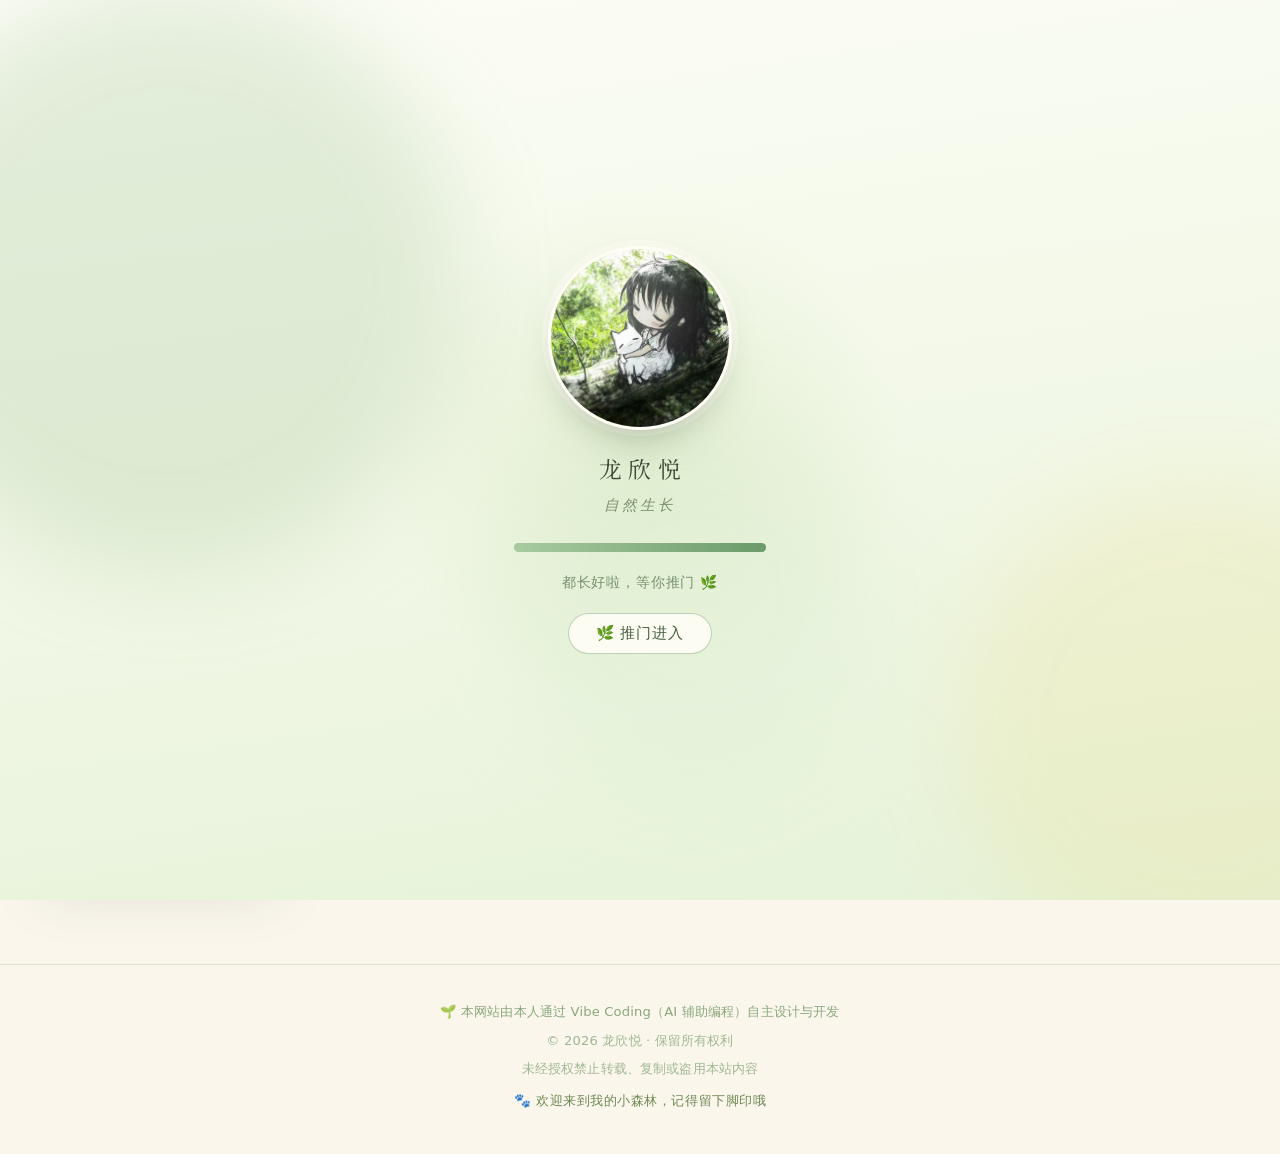
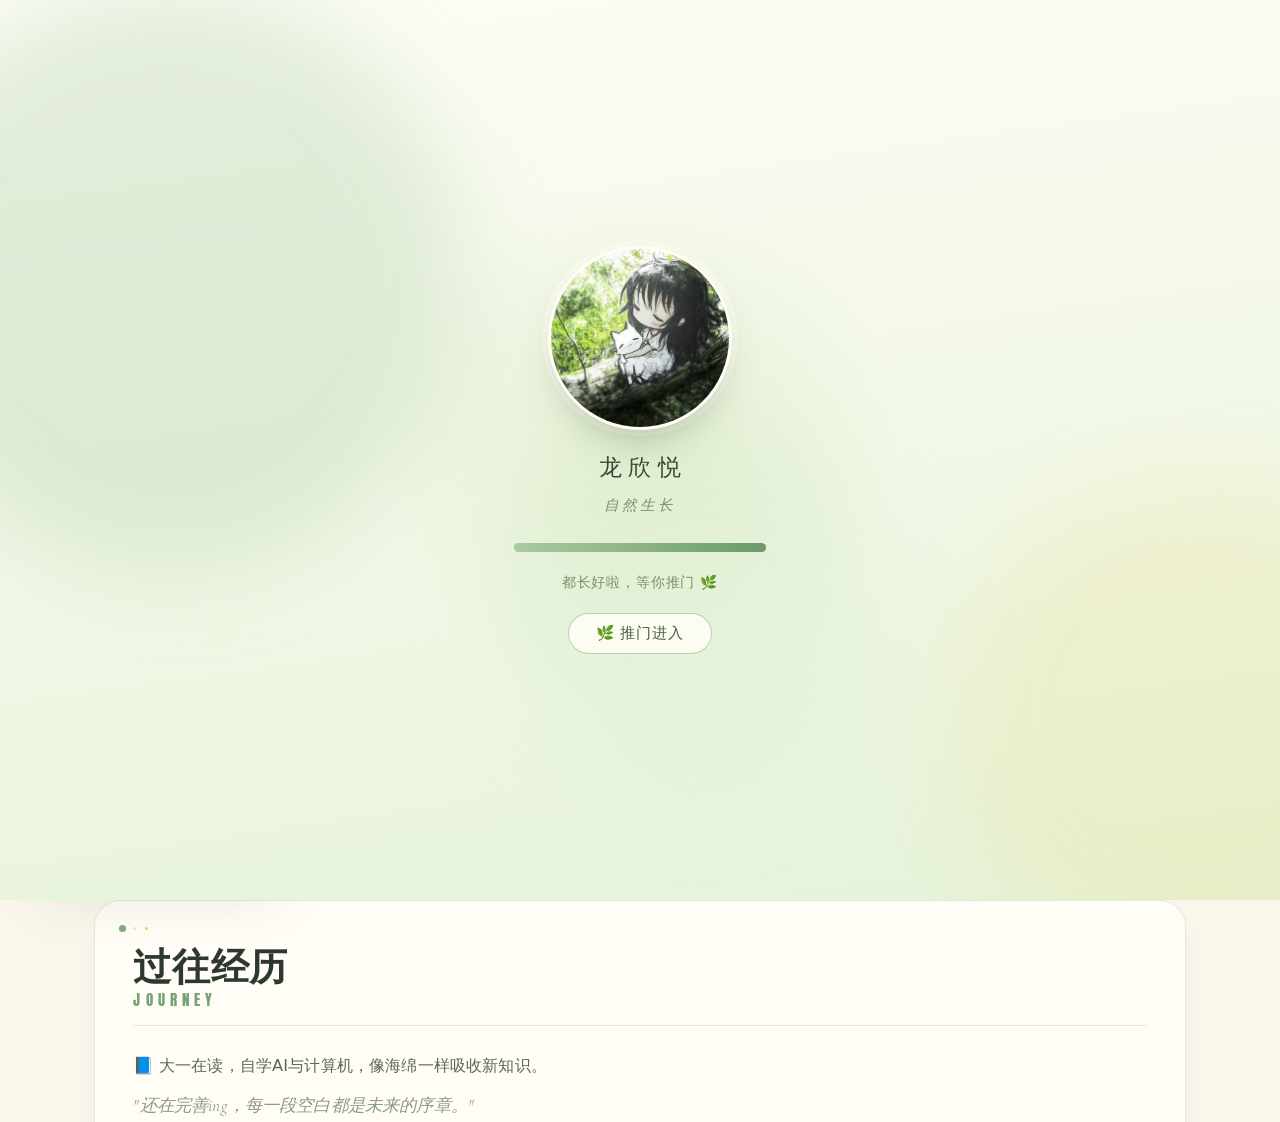
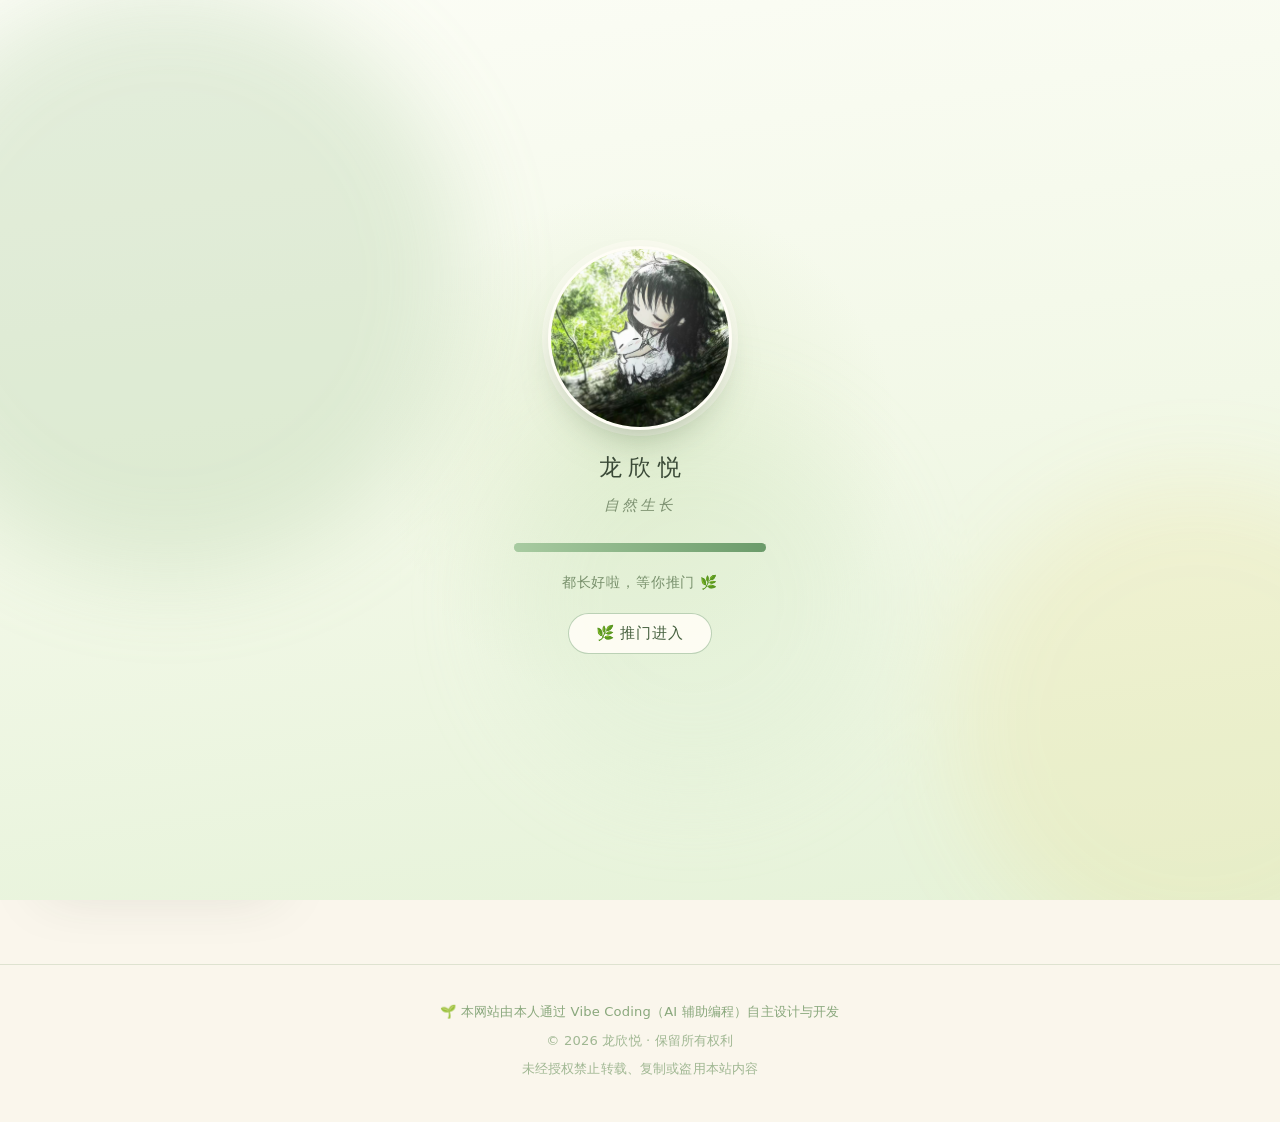
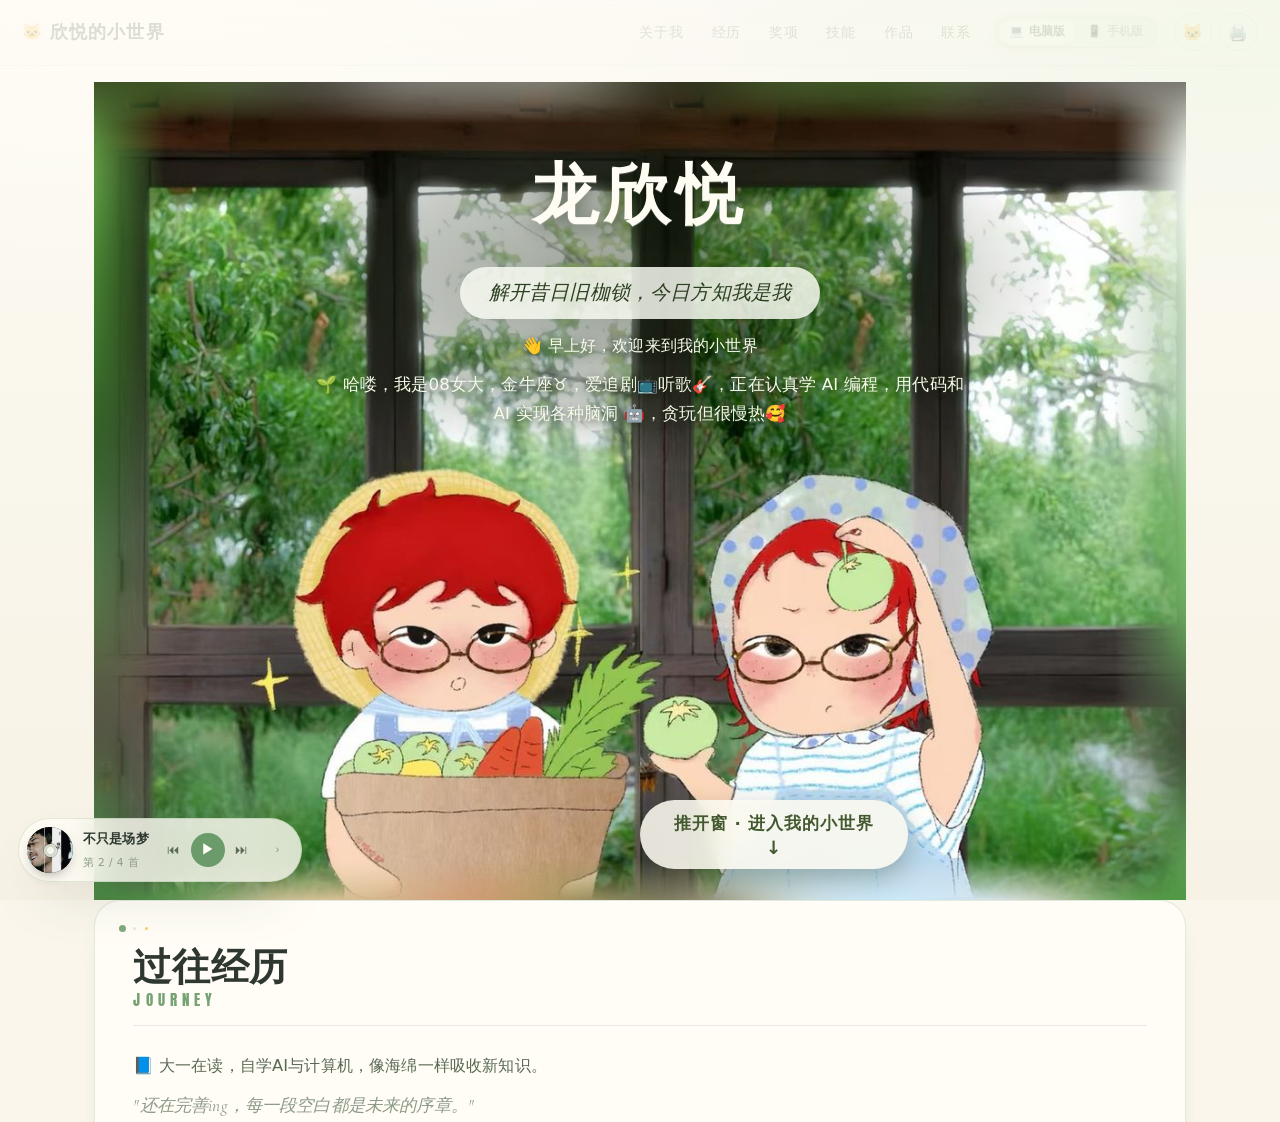
